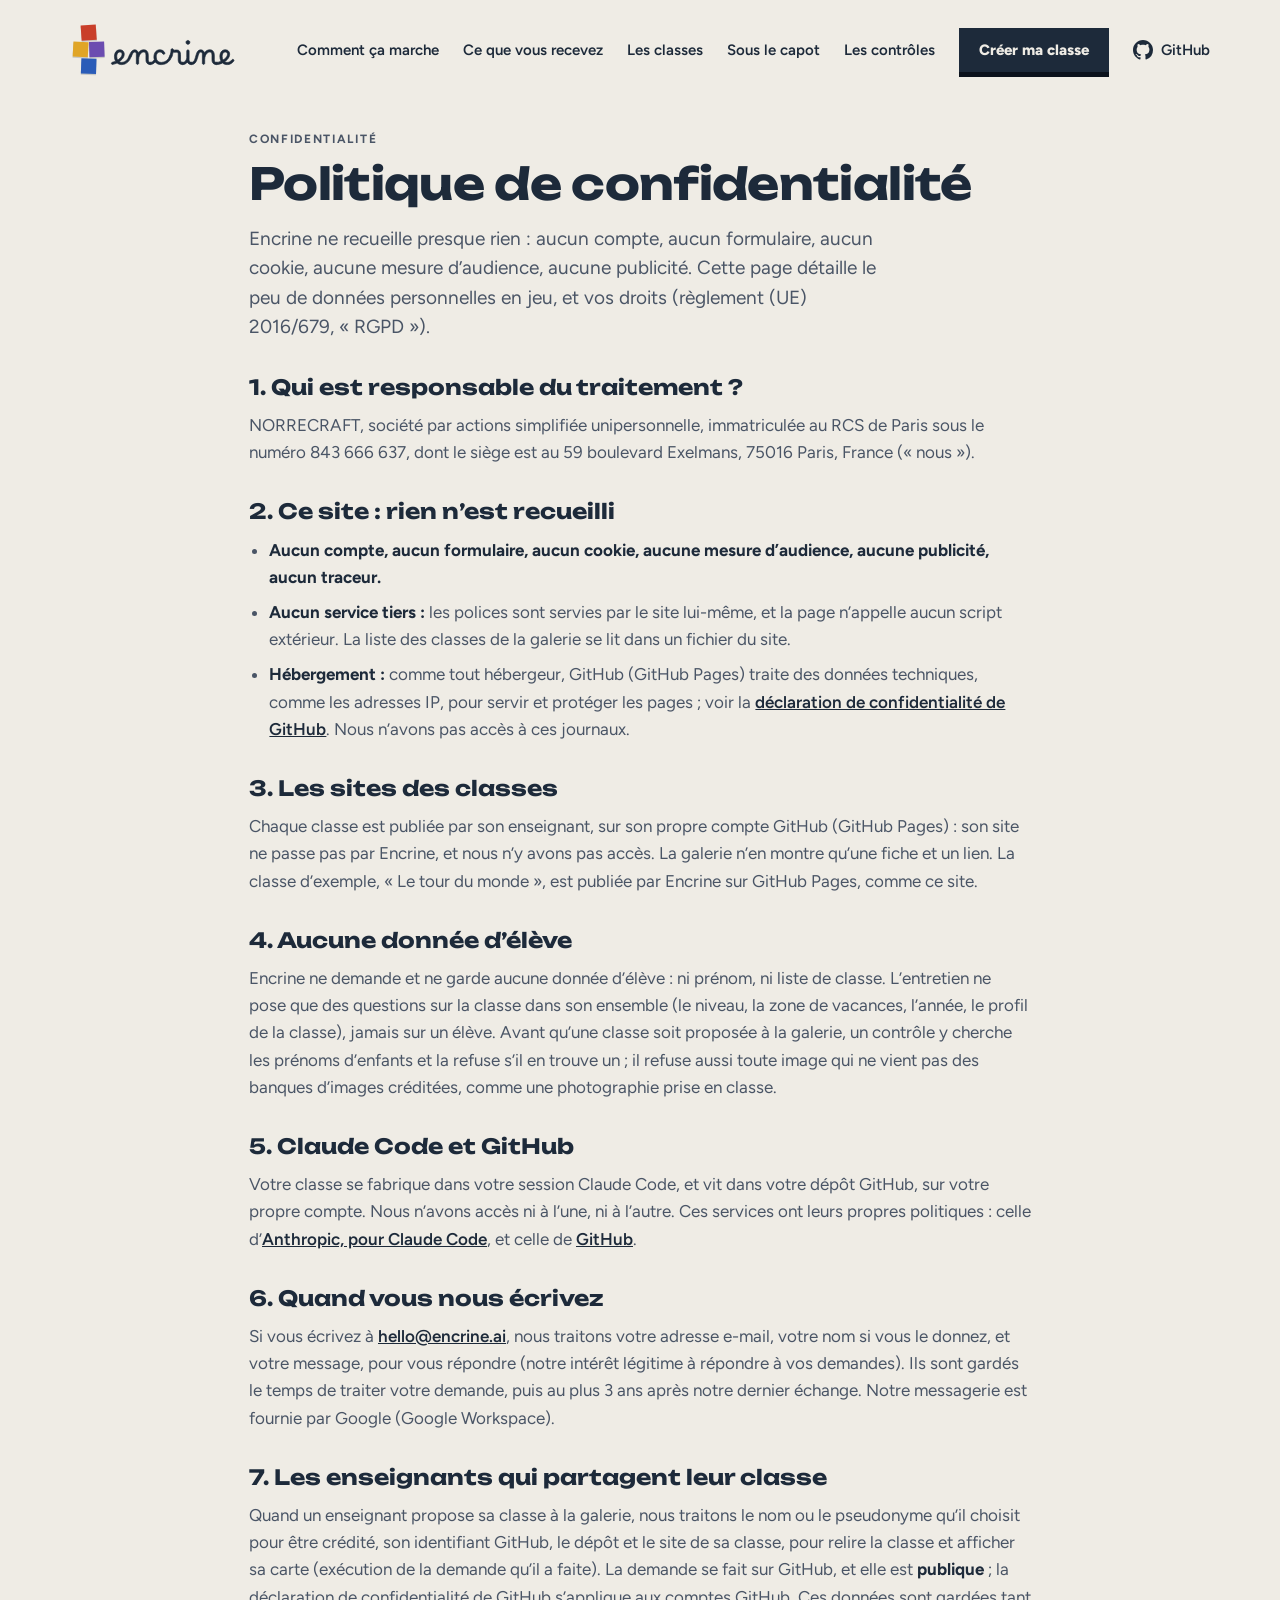
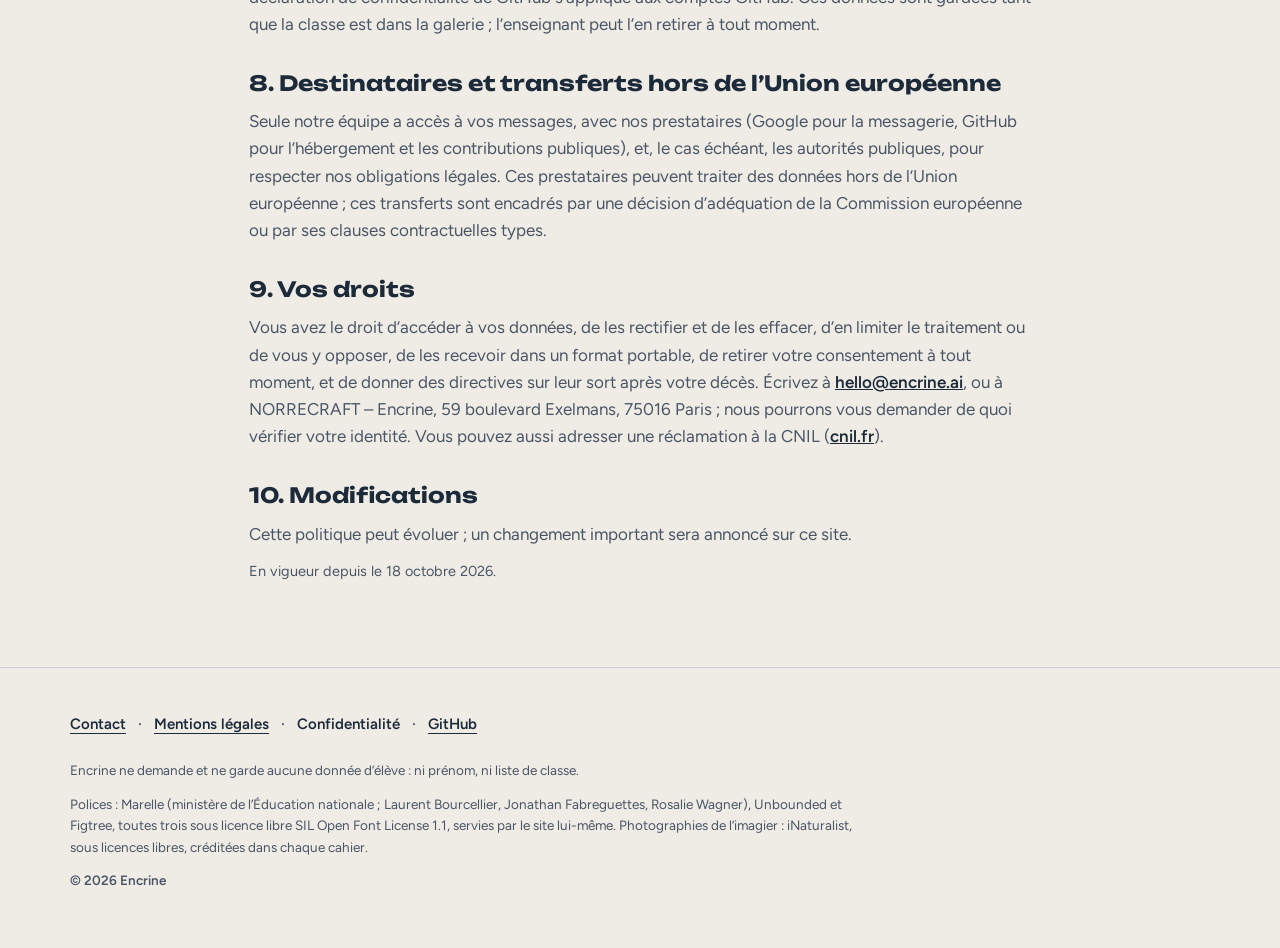
==== confidentialite/index.html @ 0cd06d50 "Contact, mentions légales, confidentialité ; GitHub dans l'en-tête et le pied - En-tête : lien « Git" ====
<!doctype html>
<html lang="fr">
<head>
<meta charset="utf-8">
<meta name="viewport" content="width=device-width, initial-scale=1, viewport-fit=cover">
<title>Confidentialité — Encrine</title>
<meta name="description" content="Politique de confidentialité d’Encrine : aucun compte, aucun cookie, aucune donnée d’élève ; vos droits.">
<link rel="icon" href="../assets/icone-onglet.svg" type="image/svg+xml">
<link rel="apple-touch-icon" href="../assets/icone-encrine.svg">
<link rel="stylesheet" href="../styles.css">
</head>
<body>

<header class="entete">
  <div class="cadre">
    <a class="marque" href="../" aria-label="Encrine, accueil">
      <img class="clair" src="../assets/logo-encrine.svg" alt="encrine" width="661" height="221">
      <img class="sombre" src="../assets/logo-encrine-craie.svg" alt="encrine" width="661" height="221">
    </a>
    <nav class="nav" aria-label="Menu principal">
      <a href="../#comment">Comment ça marche</a>
      <a href="../#recu">Ce que vous recevez</a>
      <a href="../#classes">Les classes</a>
      <a href="../#capot">Sous le capot</a>
      <a href="../#controles">Les contrôles</a>
      <a class="bouton bouton--principal bouton--petit" href="../#creer">Créer ma classe</a>
      <a class="nav__github" href="https://github.com/encrine-ai"><svg class="nav__icone" viewBox="0 0 16 16" width="20" height="20" aria-hidden="true" focusable="false"><path fill="currentColor" d="M8 0C3.58 0 0 3.58 0 8c0 3.54 2.29 6.53 5.47 7.59.4.07.55-.17.55-.38 0-.19-.01-.82-.01-1.49-2.01.37-2.53-.49-2.69-.94-.09-.23-.48-.94-.82-1.13-.28-.15-.68-.52-.01-.53.63-.01 1.08.58 1.23.82.72 1.21 1.87.87 2.33.66.07-.52.28-.87.51-1.07-1.78-.2-3.64-.89-3.64-3.95 0-.87.31-1.59.82-2.15-.08-.2-.36-1.02.08-2.12 0 0 .67-.21 2.2.82.64-.18 1.32-.27 2-.27.68 0 1.36.09 2 .27 1.53-1.04 2.2-.82 2.2-.82.44 1.1.16 1.92.08 2.12.51.56.82 1.27.82 2.15 0 3.07-1.87 3.75-3.65 3.95.29.25.54.73.54 1.48 0 1.07-.01 1.93-.01 2.2 0 .21.15.46.55.38A8.013 8.013 0 0016 8c0-4.42-3.58-8-8-8z"/></svg><span>GitHub</span></a>
    </nav>
  </div>
</header>

<main class="texte">
  <div class="cadre">
    <p class="surtitre">Confidentialité</p>
    <h1>Politique de confidentialité</h1>
    <p class="chapeau">Encrine ne recueille presque rien : aucun compte, aucun formulaire, aucun cookie, aucune mesure d’audience, aucune publicité. Cette page détaille le peu de données personnelles en jeu, et vos droits (règlement (UE) 2016/679, « RGPD »).</p>

    <section>
      <h2>1. Qui est responsable du traitement ?</h2>
      <p>NORRECRAFT, société par actions simplifiée unipersonnelle, immatriculée au RCS de Paris sous le numéro 843 666 637, dont le siège est au 59 boulevard Exelmans, 75016 Paris, France (« nous »).</p>
    </section>

    <section>
      <h2>2. Ce site : rien n’est recueilli</h2>
      <ul>
        <li><b>Aucun compte, aucun formulaire, aucun cookie, aucune mesure d’audience, aucune publicité, aucun traceur.</b></li>
        <li><b>Aucun service tiers :</b> les polices sont servies par le site lui-même, et la page n’appelle aucun script extérieur. La liste des classes de la galerie se lit dans un fichier du site.</li>
        <li><b>Hébergement :</b> comme tout hébergeur, GitHub (GitHub Pages) traite des données techniques, comme les adresses IP, pour servir et protéger les pages ; voir la <a href="https://docs.github.com/site-policy/privacy-policies/github-general-privacy-statement">déclaration de confidentialité de GitHub</a>. Nous n’avons pas accès à ces journaux.</li>
      </ul>
    </section>

    <section>
      <h2>3. Les sites des classes</h2>
      <p>Chaque classe est publiée par son enseignant, sur son propre compte GitHub (GitHub Pages) : son site ne passe pas par Encrine, et nous n’y avons pas accès. La galerie n’en montre qu’une fiche et un lien. La classe d’exemple, « Le tour du monde », est publiée par Encrine sur GitHub Pages, comme ce site.</p>
    </section>

    <section>
      <h2>4. Aucune donnée d’élève</h2>
      <p>Encrine ne demande et ne garde aucune donnée d’élève : ni prénom, ni liste de classe. L’entretien ne pose que des questions sur la classe dans son ensemble (le niveau, la zone de vacances, l’année, le profil de la classe), jamais sur un élève. Avant qu’une classe soit proposée à la galerie, un contrôle y cherche les prénoms d’enfants et la refuse s’il en trouve un ; il refuse aussi toute image qui ne vient pas des banques d’images créditées, comme une photographie prise en classe.</p>
    </section>

    <section>
      <h2>5. Claude Code et GitHub</h2>
      <p>Votre classe se fabrique dans votre session Claude Code, et vit dans votre dépôt GitHub, sur votre propre compte. Nous n’avons accès ni à l’une, ni à l’autre. Ces services ont leurs propres politiques : celle d’<a href="https://www.anthropic.com/legal/privacy">Anthropic, pour Claude Code</a>, et celle de <a href="https://docs.github.com/site-policy/privacy-policies/github-general-privacy-statement">GitHub</a>.</p>
    </section>

    <section>
      <h2>6. Quand vous nous écrivez</h2>
      <p>Si vous écrivez à <a href="mailto:hello@encrine.ai">hello@encrine.ai</a>, nous traitons votre adresse e-mail, votre nom si vous le donnez, et votre message, pour vous répondre (notre intérêt légitime à répondre à vos demandes). Ils sont gardés le temps de traiter votre demande, puis au plus 3 ans après notre dernier échange. Notre messagerie est fournie par Google (Google Workspace).</p>
    </section>

    <section>
      <h2>7. Les enseignants qui partagent leur classe</h2>
      <p>Quand un enseignant propose sa classe à la galerie, nous traitons le nom ou le pseudonyme qu’il choisit pour être crédité, son identifiant GitHub, le dépôt et le site de sa classe, pour relire la classe et afficher sa carte (exécution de la demande qu’il a faite). La demande se fait sur GitHub, et elle est <b>publique</b> ; la déclaration de confidentialité de GitHub s’applique aux comptes GitHub. Ces données sont gardées tant que la classe est dans la galerie ; l’enseignant peut l’en retirer à tout moment.</p>
    </section>

    <section>
      <h2>8. Destinataires et transferts hors de l’Union européenne</h2>
      <p>Seule notre équipe a accès à vos messages, avec nos prestataires (Google pour la messagerie, GitHub pour l’hébergement et les contributions publiques), et, le cas échéant, les autorités publiques, pour respecter nos obligations légales. Ces prestataires peuvent traiter des données hors de l’Union européenne ; ces transferts sont encadrés par une décision d’adéquation de la Commission européenne ou par ses clauses contractuelles types.</p>
    </section>

    <section>
      <h2>9. Vos droits</h2>
      <p>Vous avez le droit d’accéder à vos données, de les rectifier et de les effacer, d’en limiter le traitement ou de vous y opposer, de les recevoir dans un format portable, de retirer votre consentement à tout moment, et de donner des directives sur leur sort après votre décès. Écrivez à <a href="mailto:hello@encrine.ai">hello@encrine.ai</a>, ou à NORRECRAFT – Encrine, 59 boulevard Exelmans, 75016 Paris ; nous pourrons vous demander de quoi vérifier votre identité. Vous pouvez aussi adresser une réclamation à la CNIL (<a href="https://www.cnil.fr/">cnil.fr</a>).</p>
    </section>

    <section>
      <h2>10. Modifications</h2>
      <p>Cette politique peut évoluer ; un changement important sera annoncé sur ce site.</p>
      <p class="texte__date">En vigueur depuis le 18 octobre 2026.</p>
    </section>
  </div>
</main>

<footer class="pied">
  <div class="cadre">
    <nav class="pied__liens" aria-label="Informations">
      <ul>
        <li><a href="../contact/">Contact</a></li>
        <li><a href="../mentions-legales/">Mentions légales</a></li>
        <li><a href="../confidentialite/" aria-current="page">Confidentialité</a></li>
        <li><a href="https://github.com/encrine-ai">GitHub</a></li>
      </ul>
    </nav>
    <p>Encrine ne demande et ne garde aucune donnée d’élève : ni prénom, ni liste de classe.</p>
    <p>Polices : Marelle (ministère de l’Éducation nationale ; Laurent Bourcellier, Jonathan Fabreguettes, Rosalie Wagner), Unbounded et Figtree, toutes trois sous licence libre SIL Open Font License 1.1, servies par le site lui-même. Photographies de l’imagier : iNaturalist, sous licences libres, créditées dans chaque cahier.</p>
    <p class="pied__copyright">© 2026 Encrine</p>
  </div>
</footer>
</body>
</html>
---- styles.css ----
/* Encrine — page d'accueil.
 * Les valeurs viennent du design system « Le parcours » (tokens.json) :
 * fond craie, cartes feuille, encre ardoise ; les huit couleurs de case
 * ne servent qu'aux cases. Mise en page : une colonne de texte, le
 * parcours de cases à droite ; sur téléphone, tout s'empile.
 */
/* Unbounded et Figtree : les fichiers de Google Fonts (latin, latin étendu), servis par le site. */
@font-face {
  font-family: "Figtree";
  font-style: normal;
  font-weight: 400 800;
  font-display: swap;
  src: url(fonts/figtree-latin-ext.woff2) format("woff2");
  unicode-range: U+0100-02BA, U+02BD-02C5, U+02C7-02CC, U+02CE-02D7, U+02DD-02FF, U+0304, U+0308, U+0329, U+1D00-1DBF, U+1E00-1E9F, U+1EF2-1EFF, U+2020, U+20A0-20AB, U+20AD-20C4, U+2113, U+2C60-2C7F, U+A720-A7FF;
}
@font-face {
  font-family: "Figtree";
  font-style: normal;
  font-weight: 400 800;
  font-display: swap;
  src: url(fonts/figtree-latin.woff2) format("woff2");
  unicode-range: U+0000-00FF, U+0131, U+0152-0153, U+02BB-02BC, U+02C6, U+02DA, U+02DC, U+0304, U+0308, U+0329, U+2000-206F, U+20AC, U+2122, U+2191, U+2193, U+2212, U+2215, U+FEFF, U+FFFD;
}
@font-face {
  font-family: "Unbounded";
  font-style: normal;
  font-weight: 600 900;
  font-display: swap;
  src: url(fonts/unbounded-latin-ext.woff2) format("woff2");
  unicode-range: U+0100-02BA, U+02BD-02C5, U+02C7-02CC, U+02CE-02D7, U+02DD-02FF, U+0304, U+0308, U+0329, U+1D00-1DBF, U+1E00-1E9F, U+1EF2-1EFF, U+2020, U+20A0-20AB, U+20AD-20C4, U+2113, U+2C60-2C7F, U+A720-A7FF;
}
@font-face {
  font-family: "Unbounded";
  font-style: normal;
  font-weight: 600 900;
  font-display: swap;
  src: url(fonts/unbounded-latin.woff2) format("woff2");
  unicode-range: U+0000-00FF, U+0131, U+0152-0153, U+02BB-02BC, U+02C6, U+02DA, U+02DC, U+0304, U+0308, U+0329, U+2000-206F, U+20AC, U+2122, U+2191, U+2193, U+2212, U+2215, U+FEFF, U+FFFD;
}
@font-face {
  font-family: "Marelle";
  src: url("fonts/marelle.woff2") format("woff2");
  font-display: swap;
}

:root {
  --craie: #efece5;
  --feuille: #ffffff;
  --ardoise: #1d2a3a;
  --ardoise-douce: #4a5566;
  --trait: #c9ced6;
  --trait-fort: #7d8796;
  --case-rouge: #c93f2a;
  --case-ocre: #e0a526;
  --case-vert: #2b8246;
  --case-turquoise: #12a0a8;
  --case-bleu: #2a5cb8;
  --case-violet: #6b4cb0;
  --case-rose: #e86f8e;
  --case-ciel: #9fcbe9;
  --sur-case-clair: #ffffff;
  --sur-case-sombre: #1d2a3a;
  --case-encre: #1d2a3a;           /* la case 8, à l'ardoise dans les deux thèmes */
  --ombre-case: 0 6px 0 rgba(29, 42, 58, 0.18);
  --ombre-bouton: 0 5px 0 #0b121c;
  --ombre-svg: rgba(29, 42, 58, 0.18);

  --font-titre: "Unbounded", "Arial Black", system-ui, sans-serif;
  --font-cursive: "Marelle", "Segoe Script", cursive;
  --font-texte: "Figtree", "Segoe UI", system-ui, sans-serif;

  --pas-2: 8px; --pas-3: 12px; --pas-4: 16px; --pas-5: 24px; --pas-6: 32px; --pas-7: 48px; --pas-8: 72px;
  --angle-carte: 18px;
  --angle-pastille: 999px;
  --largeur: 1180px;
}

@media (prefers-color-scheme: dark) {
  :root:not([data-theme="light"]) {
    --craie: #141c27; --feuille: #1d2a3a; --ardoise: #efece5; --ardoise-douce: #b9c1cc;
    --trait: #3a4a5e; --trait-fort: #8a95a5;
    --case-encre: #2e3e54;
    --ombre-case: 0 6px 0 rgba(0, 0, 0, 0.45);
    --ombre-bouton: 0 5px 0 #8a95a5;
    --ombre-svg: rgba(0, 0, 0, 0.45);
    color-scheme: dark;
  }
}
:root[data-theme="dark"] {
  --craie: #141c27; --feuille: #1d2a3a; --ardoise: #efece5; --ardoise-douce: #b9c1cc;
  --trait: #3a4a5e; --trait-fort: #8a95a5;
  --case-encre: #2e3e54;
  --ombre-case: 0 6px 0 rgba(0, 0, 0, 0.45);
  --ombre-bouton: 0 5px 0 #8a95a5;
  --ombre-svg: rgba(0, 0, 0, 0.45);
  color-scheme: dark;
}

* { box-sizing: border-box; }
html { scroll-behavior: smooth; }
@media (prefers-reduced-motion: reduce) { html { scroll-behavior: auto; } }
body {
  margin: 0;
  background: var(--craie);
  color: var(--ardoise);
  font: 400 17px/1.6 var(--font-texte);
}
img { max-width: 100%; height: auto; }
a { color: inherit; }
.insecable { white-space: nowrap; }
:focus-visible { outline: 3px solid var(--case-bleu); outline-offset: 3px; }

.cadre {
  max-width: var(--largeur);
  margin: 0 auto;
  padding-left: max(20px, env(safe-area-inset-left, 0px));
  padding-right: max(20px, env(safe-area-inset-right, 0px));
}

/* ——— En-tête ——— */
.entete .cadre { display: flex; align-items: center; justify-content: space-between; gap: var(--pas-5); padding-block: 22px; }
.marque { display: inline-flex; line-height: 0; }
.marque img { height: 56px; width: auto; }
.marque .sombre { display: none; }
@media (prefers-color-scheme: dark) { :root:not([data-theme="light"]) .marque .clair { display: none; } :root:not([data-theme="light"]) .marque .sombre { display: inline; } }
:root[data-theme="dark"] .marque .clair { display: none; }
:root[data-theme="dark"] .marque .sombre { display: inline; }
.nav { display: flex; align-items: center; gap: var(--pas-5); font-weight: 600; font-size: 15px; }
.nav a { text-decoration: none; }
.nav a:hover { text-decoration: underline; text-underline-offset: 4px; }
.nav__github { display: inline-flex; align-items: center; gap: 8px; min-height: 44px; white-space: nowrap; }
.nav__icone { flex: none; }

/* ——— Boutons : des cases ——— */
.bouton {
  display: inline-flex; align-items: center; justify-content: center;
  min-height: 54px; padding: 0 var(--pas-5);
  font: 800 16px/1.2 var(--font-texte);
  color: var(--ardoise); background: transparent;
  border: 2px solid var(--ardoise); border-radius: 0;
  text-decoration: none; cursor: pointer;
}
.bouton--principal { background: var(--ardoise); color: var(--craie); box-shadow: var(--ombre-bouton); }
.bouton--principal:active { transform: translateY(4px); box-shadow: none; }
.bouton--petit { min-height: 44px; padding: 0 18px; font-size: 15px; }
.boutons { display: flex; flex-wrap: wrap; gap: var(--pas-3); }

/* ——— Héros ——— */
.heros .cadre { display: grid; grid-template-columns: minmax(0, 1fr) minmax(0, 440px); gap: var(--pas-6); align-items: center; padding-block: 24px 64px; }
.heros__texte { min-width: 0; }
.surtitre { margin: 0 0 var(--pas-4); font: 700 12px/1.3 var(--font-texte); letter-spacing: 0.14em; text-transform: uppercase; color: var(--ardoise-douce); }
h1, h2, h3 { font-family: var(--font-titre); text-wrap: balance; margin: 0; }
h1 { font-size: clamp(36px, 5.2vw, 60px); line-height: 1.04; font-weight: 700; letter-spacing: -0.02em; }
.chapeau { margin: var(--pas-5) 0 var(--pas-6); font-size: 19px; line-height: 1.55; color: var(--ardoise-douce); max-width: 34em; }
.chiffres { display: grid; grid-template-columns: repeat(3, minmax(0, 1fr)); gap: var(--pas-5); margin-top: var(--pas-7); padding-top: var(--pas-4); border-top: 2px solid var(--ardoise); max-width: 640px; }
.chiffres b { display: block; font: 900 clamp(30px, 3.4vw, 40px)/1 var(--font-titre); font-variant-numeric: tabular-nums; }
.chiffres--faits b { font-size: clamp(18px, 1.8vw, 22px); line-height: 1.15; }
.chiffres small { display: block; margin-top: 6px; font-size: 13px; line-height: 1.45; color: var(--ardoise-douce); }
.parcours-heros { width: 100%; max-width: 440px; justify-self: center; }
.parcours-heros svg { display: block; width: 100%; height: auto; overflow: visible; }

/* Les cases du dessin, par rôle */
.c-bleu { fill: var(--case-bleu); } .c-rose { fill: var(--case-rose); } .c-vert { fill: var(--case-vert); }
.c-ocre { fill: var(--case-ocre); } .c-violet { fill: var(--case-violet); } .c-turquoise { fill: var(--case-turquoise); }
.c-rouge { fill: var(--case-rouge); } .c-encre { fill: var(--case-encre); } .c-ciel { fill: var(--case-ciel); }
.t-clair { fill: var(--sur-case-clair); } .t-sombre { fill: var(--sur-case-sombre); }
.t-chiffre { font: 800 74px var(--font-titre); }
.t-etiquette { font: 400 21px var(--font-cursive); }
.t-etiquette--long { font-size: 16px; }
.t-pret { font: 400 62px var(--font-cursive); }
.ombre-svg { fill: var(--ombre-svg); }
.pointille { fill: none; stroke: var(--ardoise); stroke-width: 2.5; stroke-dasharray: 2 10; stroke-linecap: round; opacity: 0.5; }

/* ——— Sections ——— */
.section { padding-block: 72px; }
.section--feuille { background: var(--feuille); }
.section h2 { font-size: clamp(28px, 3.6vw, 40px); line-height: 1.1; font-weight: 700; letter-spacing: -0.015em; max-width: 22em; }
.section .intro { margin: var(--pas-4) 0 0; color: var(--ardoise-douce); max-width: 40em; }

/* Comment ça marche : quatre cases */
.etapes { list-style: none; margin: var(--pas-7) 0 0; padding: 0; display: grid; grid-template-columns: repeat(4, minmax(0, 1fr)); gap: var(--pas-5); }
.etape { min-width: 0; }
.case {
  display: flex; flex-direction: column; justify-content: space-between;
  width: 112px; height: 112px; padding: 10px 12px;
  box-shadow: var(--ombre-case); color: var(--sur-case-clair);
}
.case--sombre { color: var(--sur-case-sombre); }
.case__etiquette { font: 400 17px/1.1 var(--font-cursive); white-space: nowrap; }
.case__chiffre { font: 900 42px/1 var(--font-titre); }
.etape:nth-child(1) .case { background: var(--case-bleu); transform: rotate(-2deg); }
.etape:nth-child(2) .case { background: var(--case-rose); transform: rotate(1.5deg); }
.etape:nth-child(3) .case { background: var(--case-vert); transform: rotate(-1deg); }
.etape:nth-child(4) .case { background: var(--case-ocre); transform: rotate(2deg); }
.etape h3 { margin-top: var(--pas-5); font-size: 19px; line-height: 1.25; font-weight: 700; }
.etape p { margin: var(--pas-2) 0 0; font-size: 15.5px; color: var(--ardoise-douce); }
.etape code { font: 600 14px/1 ui-monospace, "SFMono-Regular", Menlo, monospace; background: var(--craie); padding: 2px 6px; border-radius: 4px; color: var(--ardoise); }
.section--feuille .etape code { background: var(--craie); }
.note { margin: var(--pas-6) 0 0; padding: var(--pas-4) var(--pas-5); border-left: 0; background: var(--craie); border-radius: var(--angle-carte); font-size: 15px; color: var(--ardoise-douce); max-width: 46em; }
.note strong { color: var(--ardoise); }

/* Les classes partagées : chaque carte porte les couleurs de son thème */
.classes { display: grid; grid-template-columns: repeat(auto-fill, minmax(min(100%, 340px), 1fr)); gap: var(--pas-5); margin-top: var(--pas-6); }
.classe { background: var(--feuille); border-radius: var(--angle-carte); padding: var(--pas-5); min-width: 0; display: grid; grid-template-columns: minmax(0, 1fr); gap: var(--pas-3); align-content: start; }
.frise { display: flex; gap: 6px; }
.frise span { display: block; height: 30px; }
.frise-legende { display: flex; gap: 6px; margin-top: -4px; font-size: 12.5px; color: var(--ardoise-douce); }
.frise-legende span { min-width: 0; overflow: hidden; text-overflow: ellipsis; white-space: nowrap; }
.classe__titre { margin-top: var(--pas-2); font-size: 20px; line-height: 1.25; font-weight: 700; }
.classe__sous { margin: 0; font-size: 14.5px; color: var(--ardoise-douce); }
.classe__faits { list-style: none; margin: 0; padding: 0; display: flex; flex-wrap: wrap; gap: 6px; }
.classe__faits li { padding: 3px 10px; border-radius: var(--angle-pastille); border: 1.5px solid var(--trait); font-size: 13px; font-weight: 600; }
.classe__faits li::before { content: "✓ "; color: var(--case-vert); font-weight: 800; }
.classe__meta { margin: 0; font-size: 13px; color: var(--ardoise-douce); }
.classes__attente { color: var(--ardoise-douce); }
.classes__signaler { margin: var(--pas-5) 0 0; font-size: 14.5px; color: var(--ardoise-douce); }
.classes__signaler a { color: var(--ardoise); font-weight: 700; }

/* La boucle */
.boucle { list-style: none; padding: 0; margin: var(--pas-7) 0 0; display: grid; grid-template-columns: repeat(3, minmax(0, 1fr)); gap: var(--pas-5); position: relative; }
.boucle li { background: var(--craie); border-radius: var(--angle-carte); padding: var(--pas-5); min-width: 0; position: relative; }
.boucle li::before { content: ""; display: block; width: 28px; height: 28px; margin-bottom: var(--pas-4); box-shadow: var(--ombre-case); }
.boucle li:nth-child(1)::before { background: var(--case-violet); transform: rotate(-3deg); }
.boucle li:nth-child(2)::before { background: var(--case-turquoise); transform: rotate(2deg); }
.boucle li:nth-child(3)::before { background: var(--case-rouge); transform: rotate(-1.5deg); }
.boucle h3 { font-size: 18px; line-height: 1.25; font-weight: 700; }
.boucle p { margin: var(--pas-2) 0 0; font-size: 15.5px; color: var(--ardoise-douce); }

/* Aujourd'hui */
.etat { margin-top: var(--pas-6); display: grid; gap: var(--pas-3); max-width: 760px; }
.etat div { display: grid; grid-template-columns: 170px minmax(0, 1fr); gap: var(--pas-4); align-items: baseline; padding: var(--pas-4) 0; border-bottom: 1px solid var(--trait); }
.etat dt, .etat .niveau { font: 700 16px/1.3 var(--font-titre); }
.etat p { margin: 0; color: var(--ardoise-douce); }
.etiquette-etat { display: inline-block; margin-right: 8px; padding: 2px 10px; border-radius: var(--angle-pastille); font: 700 12.5px/1.6 var(--font-texte); }
.etiquette-etat--pret { background: var(--case-vert); color: var(--sur-case-clair); }
.etiquette-etat--bientot { background: var(--case-ocre); color: var(--sur-case-sombre); }
.etiquette-etat--plus-tard { border: 1.5px solid var(--trait-fort); color: var(--ardoise); }

/* Appel final */
.appel { text-align: left; }
.appel .cadre { display: flex; flex-wrap: wrap; align-items: center; justify-content: space-between; gap: var(--pas-5); }
.appel h2 { max-width: 16em; }

/* Pied */
.pied { padding-block: 40px 56px; border-top: 1px solid var(--trait); font-size: 13.5px; color: var(--ardoise-douce); }
.pied .cadre { display: grid; gap: var(--pas-3); }
.pied p { margin: 0; max-width: 60em; }
.pied__liens ul { list-style: none; margin: 0 0 var(--pas-2); padding: 0; display: flex; flex-wrap: wrap; align-items: center; gap: 4px 0; font-size: 15px; font-weight: 600; color: var(--ardoise); }
.pied__liens li { display: inline-flex; align-items: center; }
.pied__liens li + li::before { content: "·"; padding: 0 12px; color: var(--ardoise-douce); }
.pied__liens a { display: inline-flex; align-items: center; min-height: 32px; text-underline-offset: 4px; }
.pied__liens a[aria-current] { text-decoration: none; }
.pied__copyright { font-weight: 600; }

/* ——— Les pages de texte : contact, mentions légales, confidentialité ——— */
.texte { padding-block: 32px 72px; }
.texte .cadre { max-width: calc(46em + 40px); }
.texte h1 { font-size: clamp(30px, 5vw, 44px); line-height: 1.1; font-weight: 700; letter-spacing: -0.015em; margin: 0 0 var(--pas-4); overflow-wrap: anywhere; }
.texte .chapeau { margin: 0 0 var(--pas-6); font-size: 19px; color: var(--ardoise-douce); }
.texte section { margin-top: var(--pas-6); }
.texte h2 { font-size: 21px; line-height: 1.25; font-weight: 700; margin: 0 0 var(--pas-3); }
.texte p, .texte li { color: var(--ardoise-douce); }
.texte p { margin: 0 0 var(--pas-3); }
.texte ul { margin: 0 0 var(--pas-3); padding-left: 1.2em; display: grid; gap: var(--pas-2); }
.texte b, .texte strong, .texte a:not(.bouton) { color: var(--ardoise); }
.texte a:not(.bouton) { font-weight: 600; overflow-wrap: anywhere; }
.texte code { font: 600 0.9em ui-monospace, "SFMono-Regular", Menlo, monospace; background: var(--feuille); padding: 1px 5px; border-radius: 4px; color: var(--ardoise); }
.texte__courriel { margin: 0 0 var(--pas-6); }
.texte__courriel .bouton { overflow-wrap: anywhere; }
.texte__cartes { display: grid; grid-template-columns: repeat(auto-fit, minmax(min(100%, 300px), 1fr)); gap: var(--pas-4); }
.texte__cartes section { margin: 0; background: var(--feuille); border-radius: var(--angle-carte); padding: var(--pas-5); min-width: 0; }
.texte__cartes section:first-child { box-shadow: inset 6px 0 0 var(--case-ocre); }
.texte__cartes h2 { font-size: 19px; }
.texte__cartes p:last-child { margin-bottom: 0; }
.texte__date { margin-top: var(--pas-6); font-size: 14.5px; }

/* ——— Sommaire ——— */
.sommaire { padding-block: 0 var(--pas-6); }
.sommaire__titre { margin: 0 0 var(--pas-3); font: 400 20px/1.1 var(--font-cursive); color: var(--ardoise-douce); }
.sommaire__liste { list-style: none; margin: 0; padding: 0; display: flex; flex-wrap: wrap; gap: var(--pas-2) var(--pas-3); }
.sommaire__liste a { display: inline-flex; align-items: center; gap: 10px; min-height: 44px; padding: 0 16px 0 12px; background: var(--feuille); border: 1.5px solid var(--trait); font-weight: 700; font-size: 15px; text-decoration: none; }
.sommaire__liste a:hover { border-color: var(--ardoise); }
.sommaire__case { width: 14px; height: 14px; flex: none; transform: rotate(-4deg); }
.sommaire__liste li:nth-child(even) .sommaire__case { transform: rotate(5deg); }
[id] { scroll-margin-top: 16px; }

/* ——— L'entretien ——— */
.entretien { margin-top: var(--pas-7); display: grid; grid-template-columns: minmax(0, 5fr) minmax(0, 7fr); gap: var(--pas-6); padding: var(--pas-6); background: var(--craie); border-radius: var(--angle-carte); }
.entretien__etiquette { display: inline-block; padding: 6px 14px 8px; background: var(--case-vert); color: var(--sur-case-clair); font: 400 19px/1 var(--font-cursive); transform: rotate(-2deg); box-shadow: var(--ombre-case); }
.entretien h3 { margin-top: var(--pas-5); font-size: 22px; line-height: 1.2; font-weight: 700; }
.entretien__tete p { margin: var(--pas-3) 0 0; font-size: 15.5px; color: var(--ardoise-douce); }
.entretien__liste { list-style: none; margin: 0; padding: 0; counter-reset: q; display: grid; gap: var(--pas-3); }
.entretien__liste li { counter-increment: q; display: grid; grid-template-columns: 34px minmax(0, 1fr); gap: var(--pas-3); align-items: baseline; font-size: 15.5px; color: var(--ardoise-douce); }
.entretien__liste li::before { content: counter(q); display: inline-flex; align-items: center; justify-content: center; width: 30px; height: 30px; background: var(--ardoise); color: var(--craie); font: 800 14px/1 var(--font-titre); transform: translateY(6px) rotate(-3deg); }
.entretien__liste li:nth-child(even)::before { transform: translateY(6px) rotate(3deg); }
.entretien__liste b { color: var(--ardoise); }

/* ——— Ce que vous recevez : neuf cases, leurs points toujours visibles ——— */
.fonctions { display: grid; grid-template-columns: repeat(3, minmax(0, 1fr)); gap: var(--pas-4); margin-top: var(--pas-7); align-items: stretch; }
.fonction { background: var(--feuille); border-radius: var(--angle-carte); padding: var(--pas-5); min-width: 0; }
.fonction__case { display: inline-flex; align-items: flex-end; justify-content: flex-start; width: 48px; height: 48px; padding: 0 0 4px 7px; color: var(--sur-case-clair); font: 900 24px/1 var(--font-titre); box-shadow: var(--ombre-case); transform: rotate(-3deg); }
.fonction:nth-child(even) .fonction__case { transform: rotate(2.5deg); }
.fonction__case.case--sombre-texte { color: var(--sur-case-sombre); }
.fonction__case.case--encre { background: var(--case-encre); }
.fonction h3 { margin-top: var(--pas-4); font-size: 18px; line-height: 1.25; font-weight: 700; }
.fonction__phrase { margin: var(--pas-2) 0 0; font-size: 15.5px; color: var(--ardoise-douce); }
.fonction ul { list-style: none; margin: var(--pas-4) 0 0; border-top: 1.5px dashed var(--trait); padding: var(--pas-3) 0 0; display: grid; gap: var(--pas-2); }
.fonction li { position: relative; padding-left: 20px; font-size: 15px; line-height: 1.5; color: var(--ardoise-douce); }
.fonction li::before { content: ""; position: absolute; left: 0; top: 0.55em; width: 8px; height: 8px; background: var(--ardoise); transform: rotate(-8deg); }
.fonction li strong { color: var(--ardoise); }
.renvoi { margin: var(--pas-3) 0 0; font-size: 13.5px; color: var(--ardoise-douce); }
.renvoi a { font-weight: 700; color: var(--ardoise); }
.cache { position: absolute; width: 1px; height: 1px; margin: -1px; padding: 0; overflow: hidden; clip: rect(0 0 0 0); white-space: nowrap; border: 0; }
.ancre { display: block; position: relative; top: -16px; }
.niveau-fiche { white-space: nowrap; padding: 1px 8px; border: 1.5px solid var(--trait-fort); border-radius: var(--angle-pastille); font-weight: 700; font-size: 13.5px; color: var(--ardoise); }

/* ——— Sous le capot ——— */
.mecanique { list-style: none; margin: var(--pas-6) 0 0; padding: 0; display: grid; grid-template-columns: repeat(3, minmax(0, 1fr)); gap: var(--pas-6); counter-reset: m; }
.mecanique li { position: relative; background: var(--craie); border-radius: var(--angle-carte); padding: var(--pas-5); min-width: 0; }
.mecanique__case { display: block; width: 24px; height: 24px; margin-bottom: var(--pas-3); box-shadow: var(--ombre-case); transform: rotate(-3deg); }
.mecanique li:nth-child(2) .mecanique__case { transform: rotate(3deg); }
.mecanique b { display: block; font: 700 17px/1.25 var(--font-titre); }
.mecanique small { display: block; margin-top: 6px; font-size: 14.5px; color: var(--ardoise-douce); }
.mecanique li:not(:last-child)::after { content: "→"; position: absolute; right: -16px; top: 50%; transform: translate(50%, -50%); font: 800 22px/1 var(--font-titre); color: var(--trait-fort); }
.note code { font: 600 13.5px/1 ui-monospace, "SFMono-Regular", Menlo, monospace; }
.skill__nom code { font: 500 12px/1.2 ui-monospace, "SFMono-Regular", Menlo, monospace; letter-spacing: 0.01em; }
.note code { background: var(--feuille); padding: 2px 6px; border-radius: 4px; color: var(--ardoise); }
.skills-groupe { margin-top: var(--pas-7); }
.skills-groupe__titre { display: flex; flex-wrap: wrap; align-items: baseline; gap: 14px 14px; font-size: 22px; line-height: 1.2; font-weight: 700; }
.skills-groupe__etiquette { font: 400 20px/1 var(--font-cursive); color: var(--ardoise-douce); }
.skills-groupe__intro { margin: var(--pas-3) 0 0; font-size: 15px; color: var(--ardoise-douce); max-width: 40em; }
.skills-groupe__intro a { font-weight: 700; color: var(--ardoise); }
.skills { display: grid; grid-template-columns: repeat(3, minmax(0, 1fr)); gap: var(--pas-4); margin-top: var(--pas-4); }
.skill { background: var(--craie); border-radius: var(--angle-carte); padding: var(--pas-5); min-width: 0; display: flex; flex-direction: column; }
.skill__nom { margin: 0; display: flex; align-items: center; gap: 8px; min-width: 0; color: var(--ardoise-douce); }
.skill__nom code { overflow-wrap: anywhere; }
.skill__case { width: 10px; height: 10px; flex: none; transform: rotate(-6deg); }
.skill h4 { margin: var(--pas-3) 0 0; font: 700 17px/1.25 var(--font-titre); text-wrap: balance; }
.skill > p:not(.skill__nom) { margin: var(--pas-2) 0 0; font-size: 15px; color: var(--ardoise-douce); }
.skill__dit { margin: auto 0 0; padding-top: 22px; }
.skill__dit { quotes: none; font-size: 15px; font-weight: 600; line-height: 1.45; }
.skill__dit span { display: block; margin-bottom: 4px; font: 400 17px/1 var(--font-cursive); color: var(--ardoise-douce); }
.skill__dit { position: relative; }
.skill__dit::before { content: ""; position: absolute; left: 0; right: 0; top: 8px; border-top: 1.5px dashed var(--trait); }
.skills.skills--petits { grid-template-columns: repeat(auto-fill, minmax(min(100%, 200px), 1fr)); gap: var(--pas-3); }
.skills--petits .skill { padding: var(--pas-4); }
.skills--petits .skill h4 { margin-top: var(--pas-2); font-size: 15px; }
.skills--petits .skill > p:not(.skill__nom) { margin-top: 4px; font-size: 14px; line-height: 1.45; }
.skills--petits .skill__dit { padding-top: 16px; font-size: 14px; }
.skills--petits .skill__dit span { font-size: 15px; }

/* ——— Les contrôles ——— */
.controles { display: grid; grid-template-columns: repeat(3, minmax(0, 1fr)); gap: var(--pas-4); margin-top: var(--pas-7); }
.controle { background: var(--feuille); border-radius: var(--angle-carte); padding: var(--pas-5); min-width: 0; }
.controle--large { grid-column: span 2; display: grid; grid-template-columns: minmax(0, 200px) minmax(0, 1fr); column-gap: var(--pas-5); align-content: start; }
.controle--large .controle__quand { grid-column: 1 / -1; }
.controle--large .controle__chiffre { grid-row: span 3; }
.controle__quand { display: inline-block; margin: 0 0 var(--pas-3); padding: 2px 10px; border-radius: var(--angle-pastille); background: var(--case-vert); color: var(--sur-case-clair); font: 700 12.5px/1.6 var(--font-texte); justify-self: start; }
.controle h3 { font-size: 18px; line-height: 1.25; font-weight: 700; }
.controle h3::before { content: "✓"; display: inline-block; margin-right: 8px; color: var(--case-vert); font-weight: 900; }
.controle p:not(.controle__quand) { margin: var(--pas-2) 0 0; font-size: 15px; color: var(--ardoise-douce); }
.controle__chiffre b { display: block; font: 900 64px/1 var(--font-titre); letter-spacing: -0.02em; font-variant-numeric: tabular-nums; }
.controle__chiffre small { display: block; margin-top: 8px; font-size: 13.5px; line-height: 1.4; color: var(--ardoise-douce); }
.controle--encre { grid-column: 1 / -1; background: var(--case-encre); color: #efece5; }
.controle--encre h3::before { color: var(--case-ocre); }
.controle--encre p:not(.controle__quand) { color: #c9ced6; max-width: 52em; }
.controle--encre .controle__quand { background: var(--case-ocre); color: var(--sur-case-sombre); }

/* ——— Téléphone ——— */
@media (max-width: 1100px) {
  .nav a:not(.bouton):not(.nav__github) { display: none; }
  .fonctions, .skills, .controles { grid-template-columns: repeat(2, minmax(0, 1fr)); }
  .controle--encre { grid-column: 1 / -1; }
}
@media (max-width: 960px) {
  .heros .cadre { grid-template-columns: 1fr; }
  .entretien { grid-template-columns: 1fr; gap: var(--pas-5); }
  .mecanique { grid-template-columns: 1fr; }
  .mecanique li:not(:last-child)::after { content: "↓"; right: auto; left: 50%; top: auto; bottom: -16px; transform: translate(-50%, 50%); }
  .parcours-heros { max-width: 360px; order: -1; }
  .etapes { grid-template-columns: repeat(2, minmax(0, 1fr)); row-gap: var(--pas-7); }
    .boucle { grid-template-columns: 1fr; }
}
@media (max-width: 640px) {
  body { font-size: 16px; }
  .nav a:not(.bouton):not(.nav__github) { display: none; }
  .marque img { height: 44px; }
  .nav { gap: var(--pas-4); }
  .section { padding-block: 52px; }
  .chiffres { grid-template-columns: 1fr; gap: var(--pas-4); }
  .etapes { grid-template-columns: 1fr; }
  .etat div { grid-template-columns: 1fr; gap: 4px; }
  .parcours-heros { max-width: 260px; }
  .cadre { padding-left: max(16px, env(safe-area-inset-left, 0px)); padding-right: max(16px, env(safe-area-inset-right, 0px)); }
  .fonctions, .skills, .controles { grid-template-columns: 1fr; }
  .controle--large, .controle--encre { grid-column: auto; grid-template-columns: 1fr; }
  .controle--large .controle__chiffre { grid-row: auto; margin-bottom: var(--pas-4); }
  .entretien { padding: var(--pas-5) var(--pas-4); }
  .sommaire__liste a { font-size: 14px; padding: 0 12px 0 10px; }
}

/* ——— Deux façons de commencer ——— */
.depart { display: grid; grid-template-columns: repeat(2, minmax(0, 1fr)); gap: var(--pas-4); margin-top: var(--pas-7); }
.depart__voie { background: var(--craie); border-radius: var(--angle-carte); padding: var(--pas-5); min-width: 0; }
.depart__etiquette { display: inline-block; padding: 5px 12px 7px; background: var(--case-bleu); color: var(--sur-case-clair); font: 400 18px/1 var(--font-cursive); transform: rotate(-2deg); box-shadow: var(--ombre-case); }
.depart__etiquette--galerie { background: var(--case-ocre); color: var(--sur-case-sombre); transform: rotate(1.5deg); }
.depart h3 { margin-top: var(--pas-4); font-size: 19px; line-height: 1.25; font-weight: 700; }
.depart p { margin: var(--pas-2) 0 0; font-size: 15.5px; color: var(--ardoise-douce); }
.depart a { font-weight: 700; color: var(--ardoise); }

/* ——— La galerie ——— */
.classes .classes__attente { grid-column: 1 / -1; margin: 0; }
.classe__badge { justify-self: start; margin: var(--pas-2) 0 -4px; padding: 2px 10px; border-radius: var(--angle-pastille); background: var(--case-ocre); color: var(--sur-case-sombre); font: 700 12.5px/1.6 var(--font-texte); }
.classe__accroche { margin: 0; font-size: 15px; color: var(--ardoise-douce); }
.classe__actions { margin-top: var(--pas-2); }

@media (max-width: 480px) {
  .entete .cadre { flex-wrap: wrap; row-gap: 12px; padding-block: 16px; }
  .entete .nav { flex: 1 0 100%; justify-content: space-between; }
}

/* ——— Le panneau « Créer votre classe » / « Partir de cette classe » ——— */
.partir { width: min(560px, calc(100vw - 32px)); max-height: calc(100dvh - 32px); padding: var(--pas-5); border: 0; border-radius: var(--angle-carte); background: var(--feuille); color: var(--ardoise); box-shadow: 0 10px 0 rgba(29, 42, 58, 0.25); }
.partir::backdrop { background: rgba(20, 28, 39, 0.55); }
.partir__tete { display: flex; align-items: flex-start; justify-content: space-between; gap: var(--pas-3); }
.partir h2 { font-size: 20px; line-height: 1.25; font-weight: 700; min-width: 0; overflow-wrap: anywhere; }
.partir__intro { margin: var(--pas-3) 0 0; font-size: 15.5px; color: var(--ardoise-douce); }
.partir [hidden] { display: none !important; }
.partir__fermer { flex: none; width: 44px; height: 44px; margin: -8px -8px 0 0; border: 0; background: transparent; color: var(--ardoise); font: 400 30px/1 var(--font-texte); cursor: pointer; }
.partir__etapes { list-style: none; margin: var(--pas-5) 0 0; padding: 0; counter-reset: pe; display: grid; gap: var(--pas-4); }
.partir__etapes li { counter-increment: pe; display: grid; grid-template-columns: 34px minmax(0, 1fr); column-gap: var(--pas-3); font-size: 15.5px; color: var(--ardoise-douce); }
.partir__etapes li::before { content: counter(pe); display: inline-flex; align-items: center; justify-content: center; width: 30px; height: 30px; background: var(--ardoise); color: var(--craie); font: 800 14px/1 var(--font-titre); transform: rotate(-3deg); }
.partir__etapes li:nth-child(even)::before { transform: rotate(3deg); }
.partir__etapes b, .partir__etapes a, .partir__etapes strong { color: var(--ardoise); }
.partir__etapes a { font-weight: 700; }
.partir__etapes code { font: 600 14px/1 ui-monospace, "SFMono-Regular", Menlo, monospace; background: var(--craie); padding: 2px 6px; border-radius: 4px; color: var(--ardoise); }
.partir__commande { display: flex; gap: var(--pas-2); margin-top: var(--pas-3); }
.partir__commande { flex-wrap: wrap; align-items: center; }
.partir__etapes .partir__commande code { flex: 1 1 220px; min-width: 0; display: block; padding: 12px; font-size: 14px; line-height: 1.4; overflow-wrap: anywhere; user-select: all; border: 1.5px solid var(--trait); }
.partir__note { margin: var(--pas-5) 0 0; padding-top: var(--pas-4); border-top: 1.5px dashed var(--trait); font-size: 14.5px; color: var(--ardoise-douce); }
@media (max-width: 640px) {
  .depart { grid-template-columns: 1fr; }
  .partir { padding: var(--pas-4); }
}
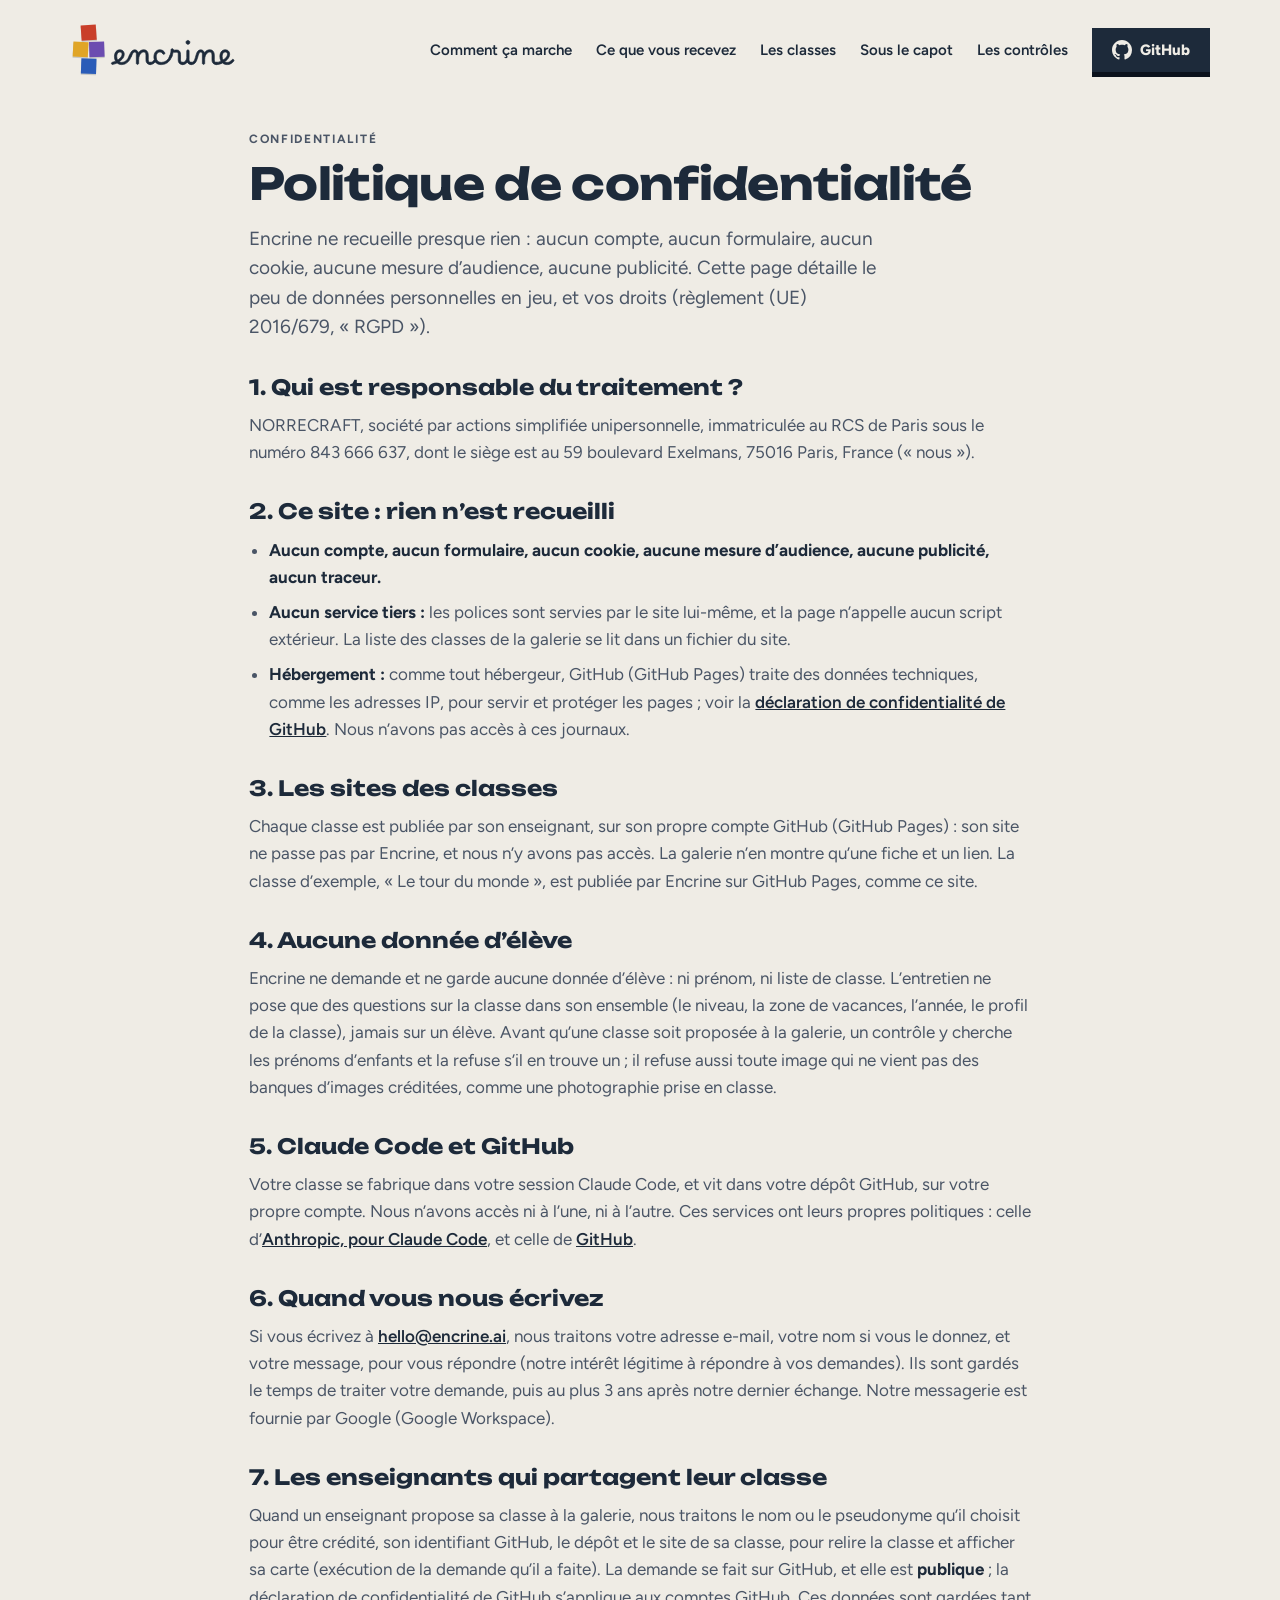
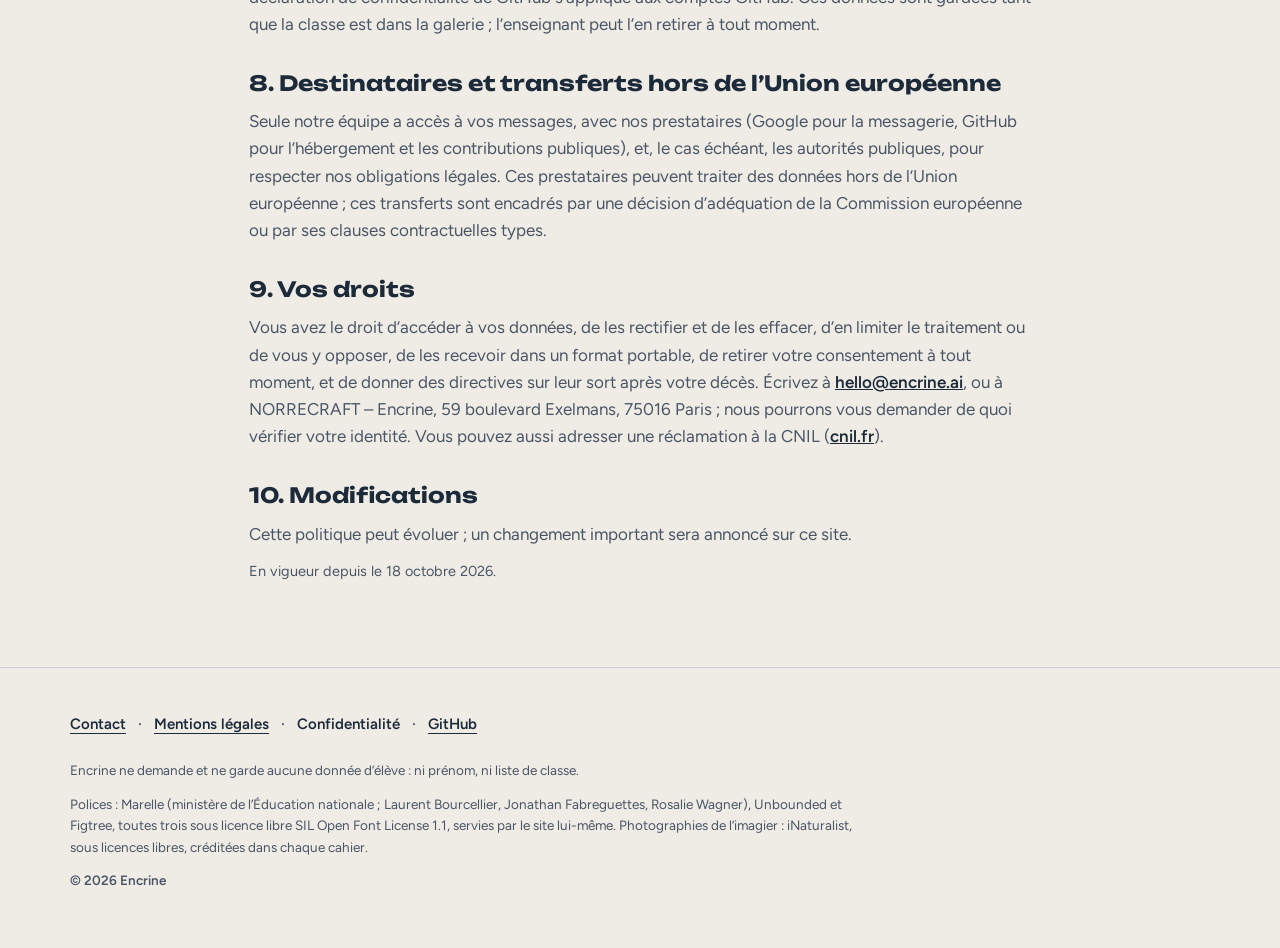
==== commit 29100171: "L'en-tête : GitHub en bouton, sans « Créer ma classe » L'en-tête n'est pas fixe : son bouton « Créer" ====
--- a/confidentialite/index.html
+++ b/confidentialite/index.html
@@ -23,8 +23,7 @@
       <a href="../#classes">Les classes</a>
       <a href="../#capot">Sous le capot</a>
       <a href="../#controles">Les contrôles</a>
-      <a class="bouton bouton--principal bouton--petit" href="../#creer">Créer ma classe</a>
-      <a class="nav__github" href="https://github.com/encrine-ai"><svg class="nav__icone" viewBox="0 0 16 16" width="20" height="20" aria-hidden="true" focusable="false"><path fill="currentColor" d="M8 0C3.58 0 0 3.58 0 8c0 3.54 2.29 6.53 5.47 7.59.4.07.55-.17.55-.38 0-.19-.01-.82-.01-1.49-2.01.37-2.53-.49-2.69-.94-.09-.23-.48-.94-.82-1.13-.28-.15-.68-.52-.01-.53.63-.01 1.08.58 1.23.82.72 1.21 1.87.87 2.33.66.07-.52.28-.87.51-1.07-1.78-.2-3.64-.89-3.64-3.95 0-.87.31-1.59.82-2.15-.08-.2-.36-1.02.08-2.12 0 0 .67-.21 2.2.82.64-.18 1.32-.27 2-.27.68 0 1.36.09 2 .27 1.53-1.04 2.2-.82 2.2-.82.44 1.1.16 1.92.08 2.12.51.56.82 1.27.82 2.15 0 3.07-1.87 3.75-3.65 3.95.29.25.54.73.54 1.48 0 1.07-.01 1.93-.01 2.2 0 .21.15.46.55.38A8.013 8.013 0 0016 8c0-4.42-3.58-8-8-8z"/></svg><span>GitHub</span></a>
+      <a class="bouton bouton--principal bouton--petit nav__github" href="https://github.com/encrine-ai"><svg class="nav__icone" viewBox="0 0 16 16" width="20" height="20" aria-hidden="true" focusable="false"><path fill="currentColor" d="M8 0C3.58 0 0 3.58 0 8c0 3.54 2.29 6.53 5.47 7.59.4.07.55-.17.55-.38 0-.19-.01-.82-.01-1.49-2.01.37-2.53-.49-2.69-.94-.09-.23-.48-.94-.82-1.13-.28-.15-.68-.52-.01-.53.63-.01 1.08.58 1.23.82.72 1.21 1.87.87 2.33.66.07-.52.28-.87.51-1.07-1.78-.2-3.64-.89-3.64-3.95 0-.87.31-1.59.82-2.15-.08-.2-.36-1.02.08-2.12 0 0 .67-.21 2.2.82.64-.18 1.32-.27 2-.27.68 0 1.36.09 2 .27 1.53-1.04 2.2-.82 2.2-.82.44 1.1.16 1.92.08 2.12.51.56.82 1.27.82 2.15 0 3.07-1.87 3.75-3.65 3.95.29.25.54.73.54 1.48 0 1.07-.01 1.93-.01 2.2 0 .21.15.46.55.38A8.013 8.013 0 0016 8c0-4.42-3.58-8-8-8z"/></svg><span>GitHub</span></a>
     </nav>
   </div>
 </header>
--- a/styles.css
+++ b/styles.css
@@ -129,6 +129,7 @@
 .nav a { text-decoration: none; }
 .nav a:hover { text-decoration: underline; text-underline-offset: 4px; }
 .nav__github { display: inline-flex; align-items: center; gap: 8px; min-height: 44px; white-space: nowrap; }
+.nav a.nav__github:hover { text-decoration: none; }
 .nav__icone { flex: none; }
 
 /* ——— Boutons : des cases ——— */
@@ -416,7 +417,7 @@
 
 @media (max-width: 480px) {
   .entete .cadre { flex-wrap: wrap; row-gap: 12px; padding-block: 16px; }
-  .entete .nav { flex: 1 0 100%; justify-content: space-between; }
+  .entete .nav { flex: 0 0 auto; margin-left: auto; }
 }
 
 /* ——— Le panneau « Créer votre classe » / « Partir de cette classe » ——— */
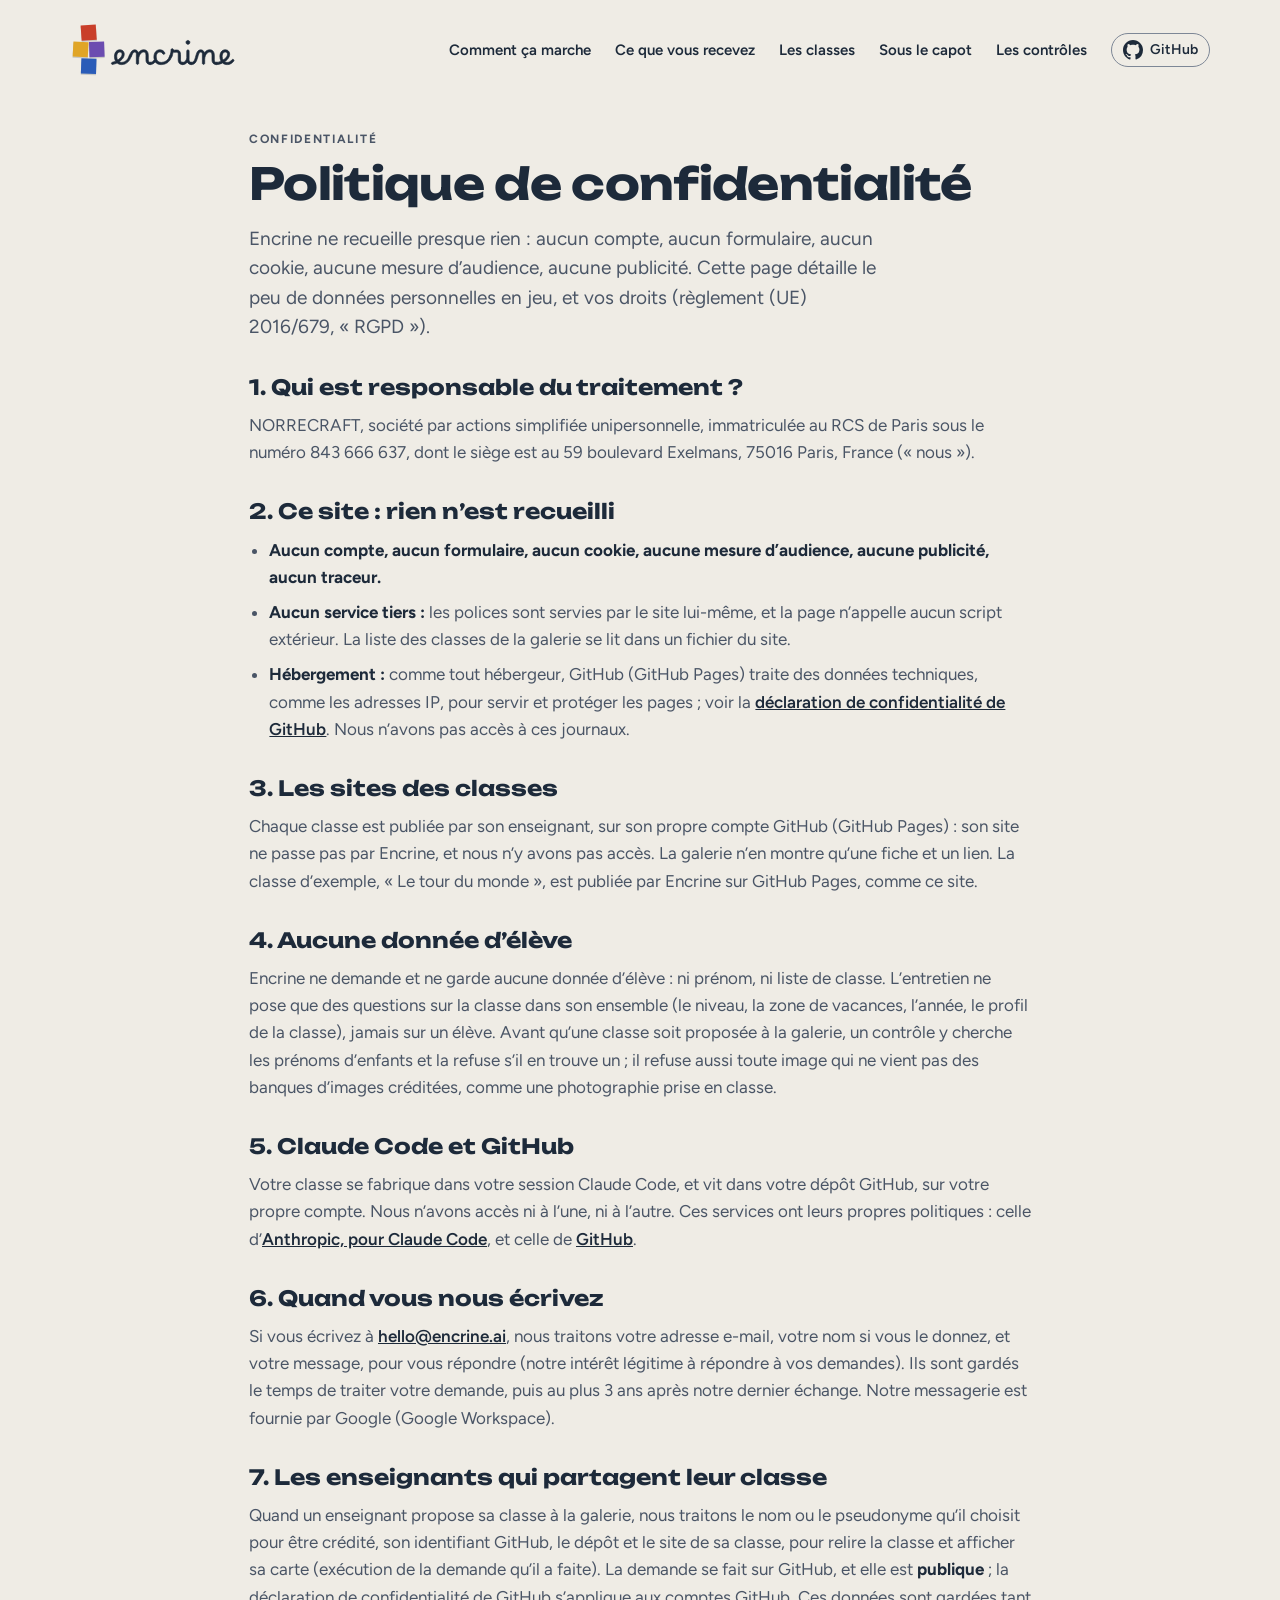
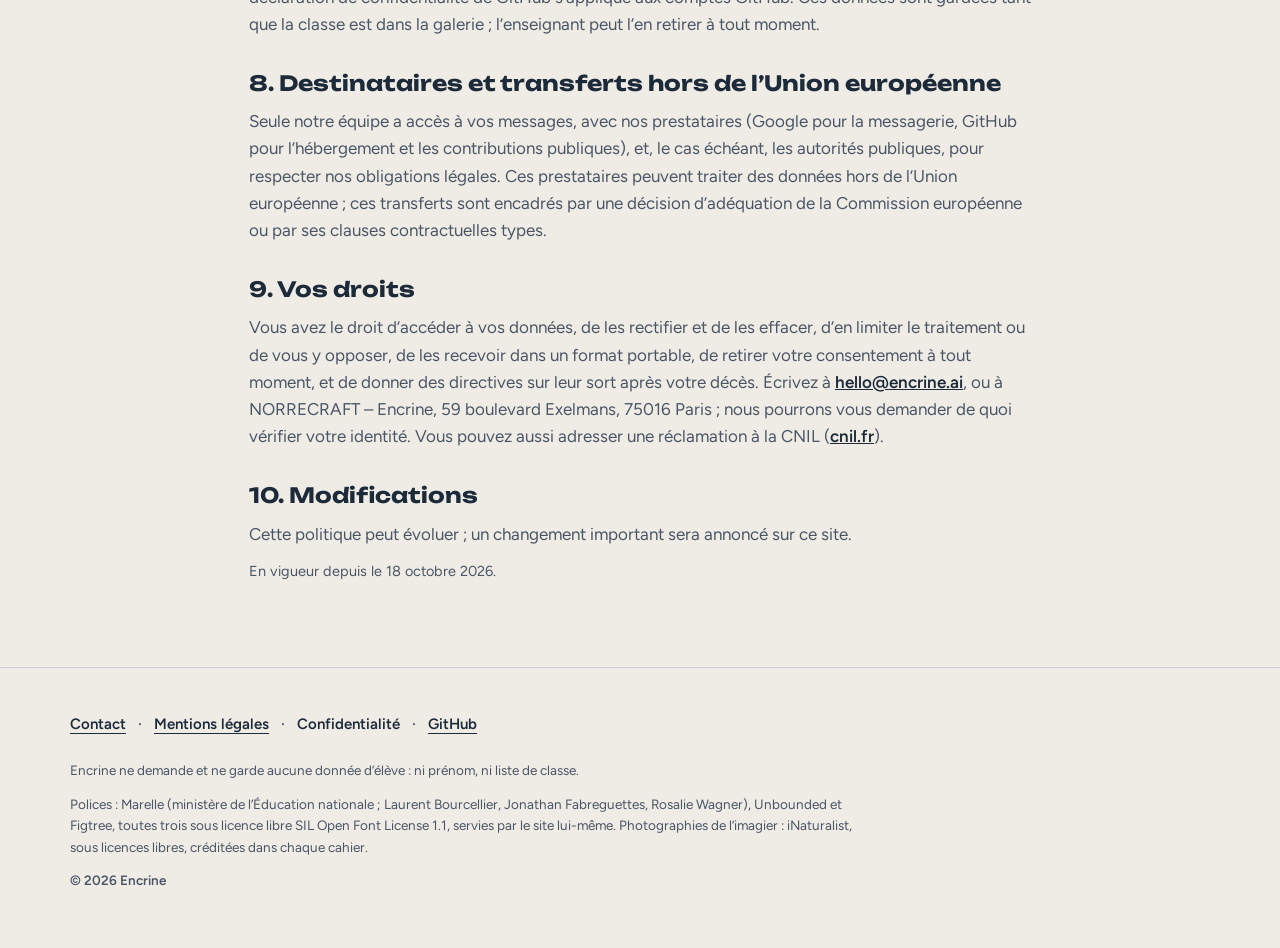
==== commit 515d094e: "GitHub, en lien discret cerné d'un filet Le bouton foncé prenait trop de place : un petit lien arron" ====
--- a/confidentialite/index.html
+++ b/confidentialite/index.html
@@ -23,7 +23,7 @@
       <a href="../#classes">Les classes</a>
       <a href="../#capot">Sous le capot</a>
       <a href="../#controles">Les contrôles</a>
-      <a class="bouton bouton--principal bouton--petit nav__github" href="https://github.com/encrine-ai"><svg class="nav__icone" viewBox="0 0 16 16" width="20" height="20" aria-hidden="true" focusable="false"><path fill="currentColor" d="M8 0C3.58 0 0 3.58 0 8c0 3.54 2.29 6.53 5.47 7.59.4.07.55-.17.55-.38 0-.19-.01-.82-.01-1.49-2.01.37-2.53-.49-2.69-.94-.09-.23-.48-.94-.82-1.13-.28-.15-.68-.52-.01-.53.63-.01 1.08.58 1.23.82.72 1.21 1.87.87 2.33.66.07-.52.28-.87.51-1.07-1.78-.2-3.64-.89-3.64-3.95 0-.87.31-1.59.82-2.15-.08-.2-.36-1.02.08-2.12 0 0 .67-.21 2.2.82.64-.18 1.32-.27 2-.27.68 0 1.36.09 2 .27 1.53-1.04 2.2-.82 2.2-.82.44 1.1.16 1.92.08 2.12.51.56.82 1.27.82 2.15 0 3.07-1.87 3.75-3.65 3.95.29.25.54.73.54 1.48 0 1.07-.01 1.93-.01 2.2 0 .21.15.46.55.38A8.013 8.013 0 0016 8c0-4.42-3.58-8-8-8z"/></svg><span>GitHub</span></a>
+      <a class="nav__github" href="https://github.com/encrine-ai"><svg class="nav__icone" viewBox="0 0 16 16" width="20" height="20" aria-hidden="true" focusable="false"><path fill="currentColor" d="M8 0C3.58 0 0 3.58 0 8c0 3.54 2.29 6.53 5.47 7.59.4.07.55-.17.55-.38 0-.19-.01-.82-.01-1.49-2.01.37-2.53-.49-2.69-.94-.09-.23-.48-.94-.82-1.13-.28-.15-.68-.52-.01-.53.63-.01 1.08.58 1.23.82.72 1.21 1.87.87 2.33.66.07-.52.28-.87.51-1.07-1.78-.2-3.64-.89-3.64-3.95 0-.87.31-1.59.82-2.15-.08-.2-.36-1.02.08-2.12 0 0 .67-.21 2.2.82.64-.18 1.32-.27 2-.27.68 0 1.36.09 2 .27 1.53-1.04 2.2-.82 2.2-.82.44 1.1.16 1.92.08 2.12.51.56.82 1.27.82 2.15 0 3.07-1.87 3.75-3.65 3.95.29.25.54.73.54 1.48 0 1.07-.01 1.93-.01 2.2 0 .21.15.46.55.38A8.013 8.013 0 0016 8c0-4.42-3.58-8-8-8z"/></svg><span>GitHub</span></a>
     </nav>
   </div>
 </header>
--- a/styles.css
+++ b/styles.css
@@ -128,8 +128,11 @@
 .nav { display: flex; align-items: center; gap: var(--pas-5); font-weight: 600; font-size: 15px; }
 .nav a { text-decoration: none; }
 .nav a:hover { text-decoration: underline; text-underline-offset: 4px; }
-.nav__github { display: inline-flex; align-items: center; gap: 8px; min-height: 44px; white-space: nowrap; }
-.nav a.nav__github:hover { text-decoration: none; }
+/* GitHub : un lien discret, cerné d'un filet fin, sans fond ; la cible reste
+   de 44 px de haut pour le doigt, le cadre visible n'en fait que 34. */
+.nav a.nav__github { position: relative; display: inline-flex; align-items: center; gap: 7px; min-height: 44px; padding: 0 12px; font-size: 14px; white-space: nowrap; text-decoration: none; }
+.nav a.nav__github::before { content: ""; position: absolute; inset: 5px 0; border: 1.5px solid var(--trait-fort); border-radius: 999px; }
+.nav a.nav__github:hover::before { border-color: var(--ardoise); }
 .nav__icone { flex: none; }
 
 /* ——— Boutons : des cases ——— */
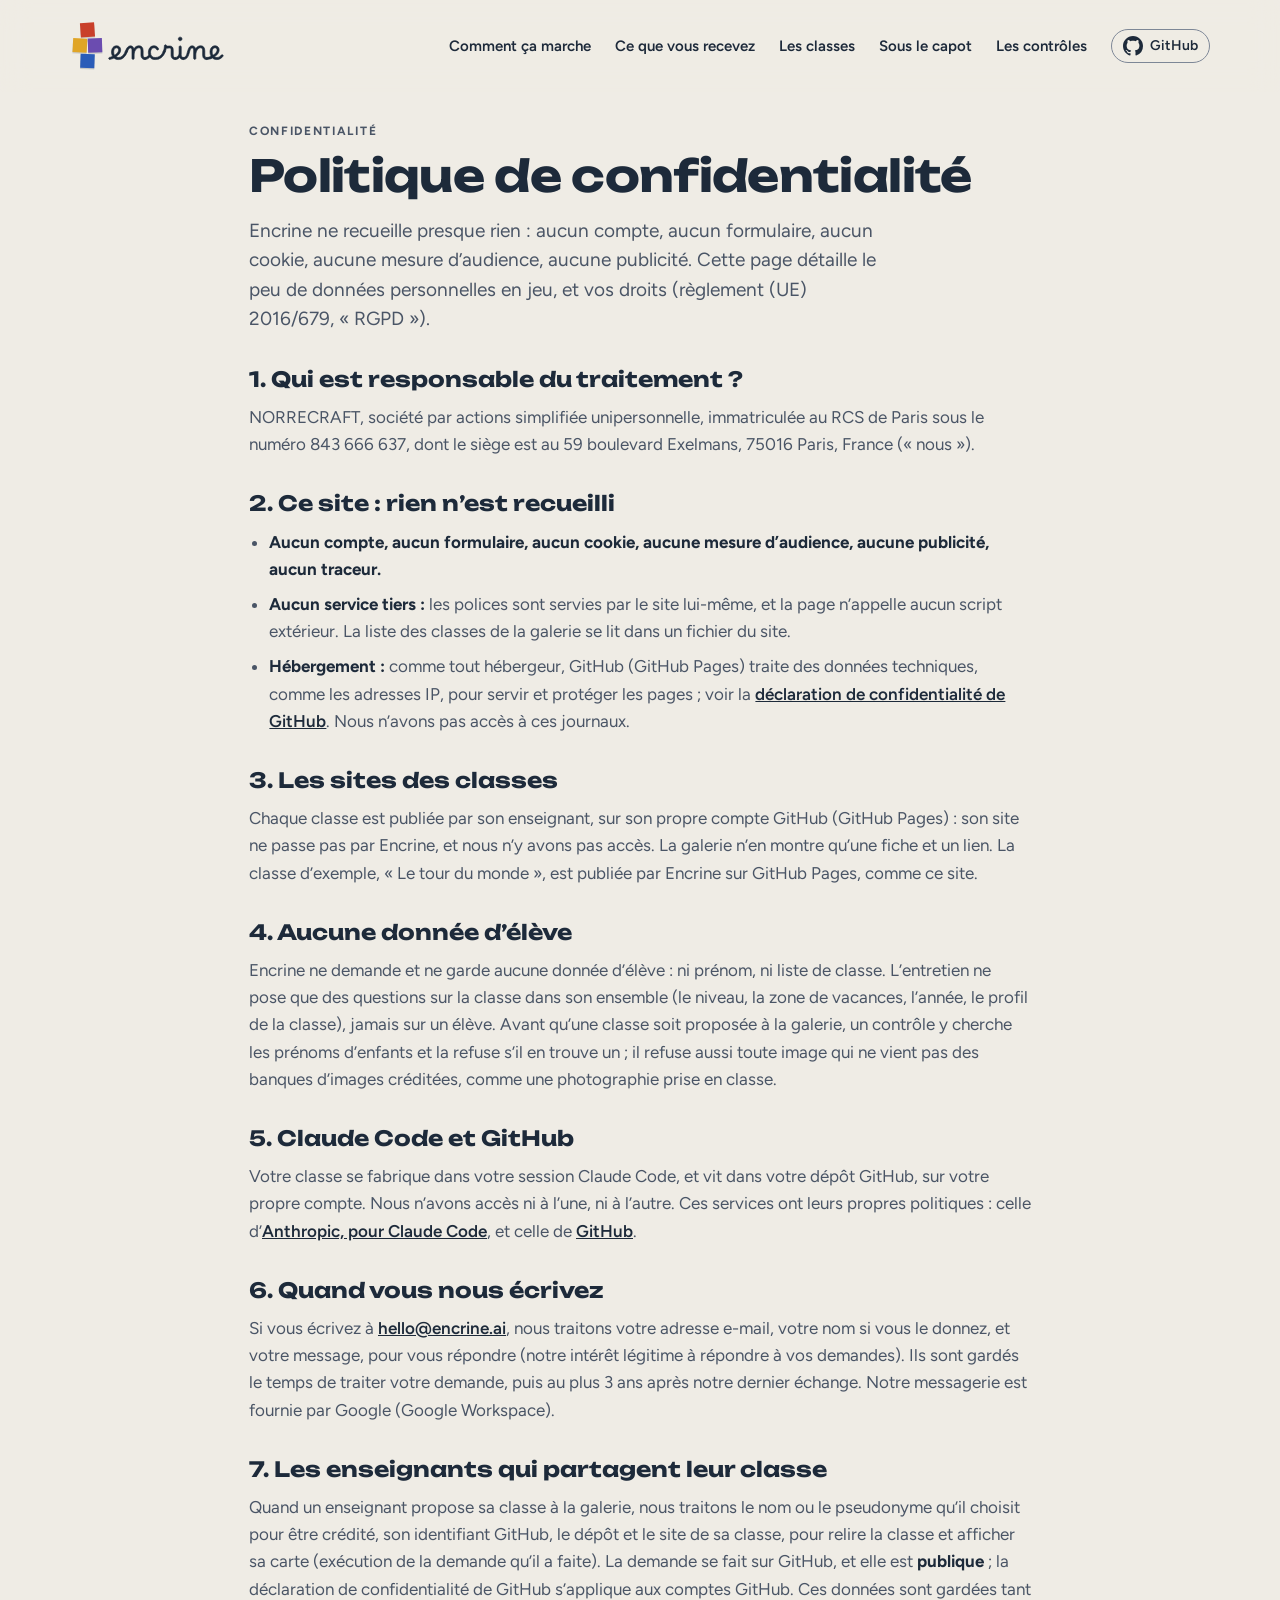
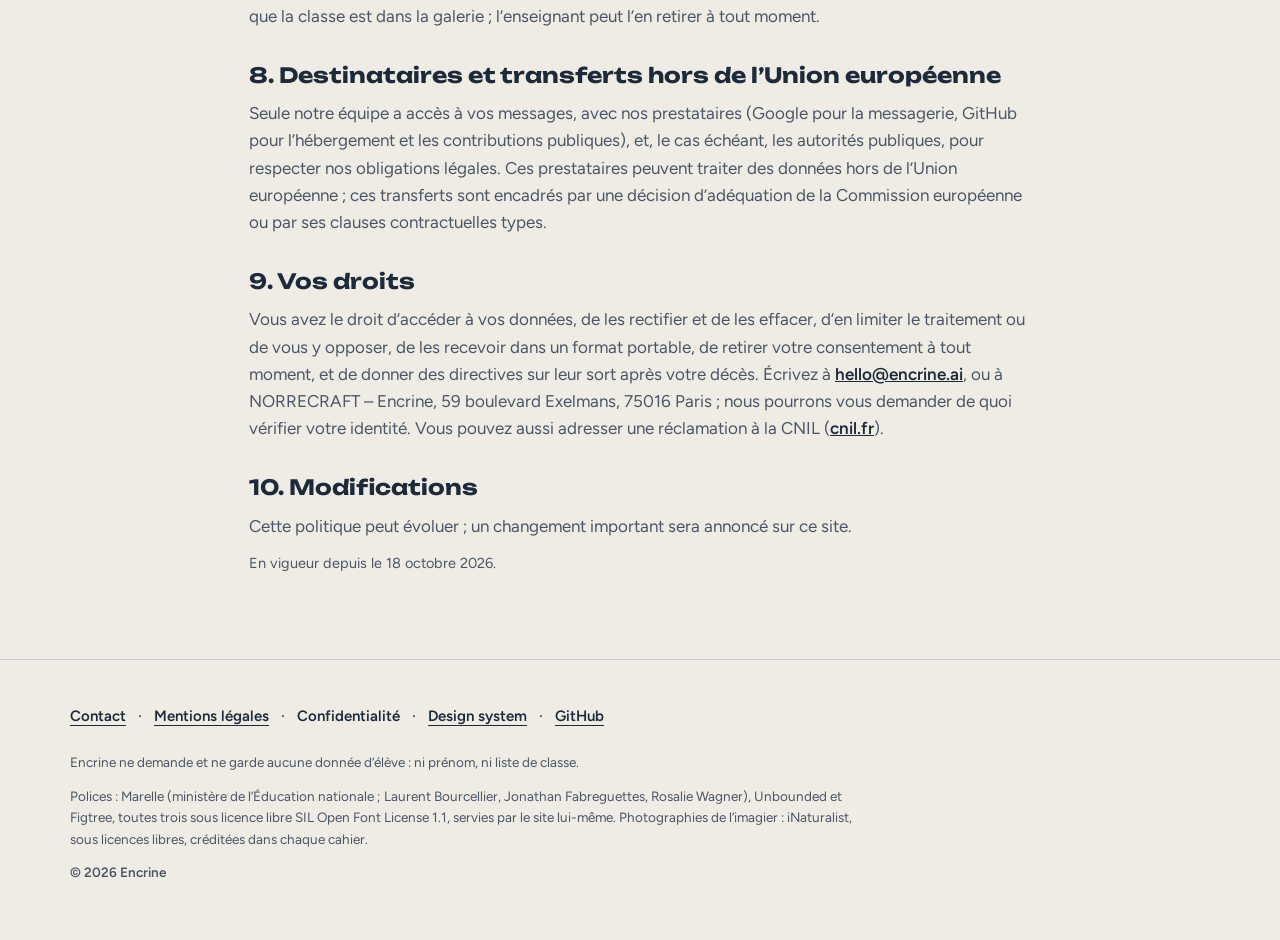
==== commit adbc03b2: "En-tête toujours visible, menu du téléphone, page Design system - L'en-tête reste collé en haut sur " ====
--- a/confidentialite/index.html
+++ b/confidentialite/index.html
@@ -10,6 +10,7 @@
 <link rel="stylesheet" href="../styles.css">
 </head>
 <body>
+<a class="evitement" href="#contenu">Aller au contenu</a>
 
 <header class="entete">
   <div class="cadre">
@@ -28,7 +29,7 @@
   </div>
 </header>
 
-<main class="texte">
+<main class="texte" id="contenu" tabindex="-1">
   <div class="cadre">
     <p class="surtitre">Confidentialité</p>
     <h1>Politique de confidentialité</h1>
@@ -98,6 +99,7 @@
         <li><a href="../contact/">Contact</a></li>
         <li><a href="../mentions-legales/">Mentions légales</a></li>
         <li><a href="../confidentialite/" aria-current="page">Confidentialité</a></li>
+        <li><a href="../design/">Design system</a></li>
         <li><a href="https://github.com/encrine-ai">GitHub</a></li>
       </ul>
     </nav>
@@ -106,5 +108,6 @@
     <p class="pied__copyright">© 2026 Encrine</p>
   </div>
 </footer>
+<script src="../site.js"></script>
 </body>
 </html>
--- a/styles.css
+++ b/styles.css
@@ -117,14 +117,40 @@
   padding-right: max(20px, env(safe-area-inset-right, 0px));
 }
 
-/* ——— En-tête ——— */
-.entete .cadre { display: flex; align-items: center; justify-content: space-between; gap: var(--pas-5); padding-block: 22px; }
+/* ——— En-tête : toujours visible ———
+ * Collé en haut de l'écran (sticky), sur un fond de craie légèrement voilé.
+ * Une fois la page descendue (classe entete--descendu, posée par site.js),
+ * il prend un filet et se resserre : sa boîte garde la même hauteur (rien ne
+ * saute dans la page), mais il remonte de --entete-retrait sous le bord de
+ * l'écran, et le logo rapetisse un peu. Les ancres placent leurs titres juste
+ * en dessous (scroll-margin-top, plus bas). */
+:root { --entete-haut: 92px; --entete-retrait: 20px; }
+.entete {
+  position: sticky; top: calc(-1 * var(--entete-retrait)); z-index: 40;
+  background: var(--craie);
+  background: color-mix(in srgb, var(--craie) 86%, transparent);
+  -webkit-backdrop-filter: blur(14px) saturate(1.2); backdrop-filter: blur(14px) saturate(1.2);
+  box-shadow: 0 1px 0 transparent;
+  transition: box-shadow .2s ease;
+}
+.entete--descendu { box-shadow: 0 1px 0 var(--trait); }
+.entete .cadre { display: flex; align-items: center; justify-content: space-between; gap: var(--pas-5); height: var(--entete-haut); }
+.entete .cadre > * { transition: transform .2s ease; }
+.entete--descendu .cadre > * { transform: translateY(calc(var(--entete-retrait) / 2)); }
+.entete__temoin { position: absolute; top: 0; left: 0; width: 1px; height: var(--entete-retrait); pointer-events: none; }
 .marque { display: inline-flex; line-height: 0; }
-.marque img { height: 56px; width: auto; }
-.marque .sombre { display: none; }
-@media (prefers-color-scheme: dark) { :root:not([data-theme="light"]) .marque .clair { display: none; } :root:not([data-theme="light"]) .marque .sombre { display: inline; } }
-:root[data-theme="dark"] .marque .clair { display: none; }
-:root[data-theme="dark"] .marque .sombre { display: inline; }
+.marque img { height: 52px; width: auto; transform-origin: left center; transition: transform .2s ease; }
+.entete--descendu .marque img { transform: scale(.8); }
+@media (prefers-reduced-motion: reduce) { .entete, .entete .cadre > *, .marque img { transition: none; } }
+/* Le lien d'évitement, au-dessus de l'en-tête quand il reçoit le focus. */
+.evitement { position: absolute; left: 16px; top: -200px; z-index: 60; padding: 12px 18px; background: var(--ardoise); color: var(--craie); font-weight: 700; text-decoration: none; }
+.evitement:focus { position: fixed; top: 12px; }
+main[tabindex="-1"]:focus { outline: none; }
+/* Le logo à l'encre ardoise sur fond clair, à la craie sur fond sombre. */
+.marque .sombre, .bascule .sombre { display: none; }
+@media (prefers-color-scheme: dark) { :root:not([data-theme="light"]) :is(.marque, .bascule) .clair { display: none; } :root:not([data-theme="light"]) :is(.marque, .bascule) .sombre { display: inline; } }
+:root[data-theme="dark"] :is(.marque, .bascule) .clair { display: none; }
+:root[data-theme="dark"] :is(.marque, .bascule) .sombre { display: inline; }
 .nav { display: flex; align-items: center; gap: var(--pas-5); font-weight: 600; font-size: 15px; }
 .nav a { text-decoration: none; }
 .nav a:hover { text-decoration: underline; text-underline-offset: 4px; }
@@ -176,7 +202,9 @@
 .pointille { fill: none; stroke: var(--ardoise); stroke-width: 2.5; stroke-dasharray: 2 10; stroke-linecap: round; opacity: 0.5; }
 
 /* ——— Sections ——— */
-.section { padding-block: 72px; }
+.section { --section-marge: 72px; padding-block: var(--section-marge); }
+/* Une ancre vers une section place son surtitre à 24 px sous l'en-tête resserré : la marge haute de la section passe sous lui. */
+.section[id] { scroll-margin-top: calc(var(--entete-haut) - var(--entete-retrait) - var(--section-marge) + 24px); }
 .section--feuille { background: var(--feuille); }
 .section h2 { font-size: clamp(28px, 3.6vw, 40px); line-height: 1.1; font-weight: 700; letter-spacing: -0.015em; max-width: 22em; }
 .section .intro { margin: var(--pas-4) 0 0; color: var(--ardoise-douce); max-width: 40em; }
@@ -286,7 +314,7 @@
 .sommaire__liste a:hover { border-color: var(--ardoise); }
 .sommaire__case { width: 14px; height: 14px; flex: none; transform: rotate(-4deg); }
 .sommaire__liste li:nth-child(even) .sommaire__case { transform: rotate(5deg); }
-[id] { scroll-margin-top: 16px; }
+[id] { scroll-margin-top: calc(var(--entete-haut) - var(--entete-retrait) + 16px); }
 
 /* ——— L'entretien ——— */
 .entretien { margin-top: var(--pas-7); display: grid; grid-template-columns: minmax(0, 5fr) minmax(0, 7fr); gap: var(--pas-6); padding: var(--pas-6); background: var(--craie); border-radius: var(--angle-carte); }
@@ -317,6 +345,17 @@
 .cache { position: absolute; width: 1px; height: 1px; margin: -1px; padding: 0; overflow: hidden; clip: rect(0 0 0 0); white-space: nowrap; border: 0; }
 .ancre { display: block; position: relative; top: -16px; }
 .niveau-fiche { white-space: nowrap; padding: 1px 8px; border: 1.5px solid var(--trait-fort); border-radius: var(--angle-pastille); font-weight: 700; font-size: 13.5px; color: var(--ardoise); }
+
+/* ——— L'appli installable, en bas de « Ce que vous recevez » ——— */
+.appli { display: grid; grid-template-columns: minmax(0, 1.1fr) minmax(0, 1fr); gap: var(--pas-6); align-items: center; margin-top: var(--pas-7); padding: var(--pas-6); background: #1d2a3a; color: #efece5; border-radius: var(--angle-carte); }
+.appli .surtitre { color: #e0a526; }
+.appli h3 { font: 700 clamp(22px, 2.6vw, 30px)/1.15 var(--font-titre); color: #efece5; }
+.appli p { margin: var(--pas-3) 0 0; font-size: 15.5px; line-height: 1.55; }
+.appli .renvoi a { color: #efece5; }
+.appli__etapes { list-style: none; margin: 0; padding: 0; display: grid; gap: var(--pas-3); counter-reset: a; }
+.appli__etapes li { counter-increment: a; position: relative; padding: var(--pas-3) var(--pas-4) var(--pas-3) 52px; background: rgba(255, 255, 255, .07); font-size: 15px; line-height: 1.5; }
+.appli__etapes li::before { content: counter(a); position: absolute; left: 14px; top: 12px; width: 26px; height: 26px; display: grid; place-items: center; background: #e0a526; color: #1d2a3a; font: 900 14px/1 var(--font-titre); transform: rotate(-3deg); }
+@media (max-width: 860px) { .appli { grid-template-columns: minmax(0, 1fr); padding: var(--pas-5); } }
 
 /* ——— Sous le capot ——— */
 .mecanique { list-style: none; margin: var(--pas-6) 0 0; padding: 0; display: grid; grid-template-columns: repeat(3, minmax(0, 1fr)); gap: var(--pas-6); counter-reset: m; }
@@ -381,20 +420,23 @@
   .entretien { grid-template-columns: 1fr; gap: var(--pas-5); }
   .mecanique { grid-template-columns: 1fr; }
   .mecanique li:not(:last-child)::after { content: "↓"; right: auto; left: 50%; top: auto; bottom: -16px; transform: translate(-50%, 50%); }
-  .parcours-heros { max-width: 360px; order: -1; }
+  .parcours-heros { max-width: 180px; }   /* sous le texte, deux fois plus petite : le titre et les boutons d’abord */
   .etapes { grid-template-columns: repeat(2, minmax(0, 1fr)); row-gap: var(--pas-7); }
     .boucle { grid-template-columns: 1fr; }
 }
 @media (max-width: 640px) {
   body { font-size: 16px; }
   .nav a:not(.bouton):not(.nav__github) { display: none; }
-  .marque img { height: 44px; }
+  :root { --entete-haut: 64px; --entete-retrait: 8px; }
+  .marque img { height: 40px; }
   .nav { gap: var(--pas-4); }
-  .section { padding-block: 52px; }
+  .section { --section-marge: 52px; }
   .chiffres { grid-template-columns: 1fr; gap: var(--pas-4); }
   .etapes { grid-template-columns: 1fr; }
   .etat div { grid-template-columns: 1fr; gap: 4px; }
-  .parcours-heros { max-width: 260px; }
+  .parcours-heros { max-width: 140px; }
+  .heros .cadre { padding-block: 16px 48px; gap: var(--pas-5); }
+  .heros .chapeau { margin: var(--pas-4) 0 var(--pas-5); font-size: 17.5px; }
   .cadre { padding-left: max(16px, env(safe-area-inset-left, 0px)); padding-right: max(16px, env(safe-area-inset-right, 0px)); }
   .fonctions, .skills, .controles { grid-template-columns: 1fr; }
   .controle--large, .controle--encre { grid-column: auto; grid-template-columns: 1fr; }
@@ -419,7 +461,6 @@
 .classe__actions { margin-top: var(--pas-2); }
 
 @media (max-width: 480px) {
-  .entete .cadre { flex-wrap: wrap; row-gap: 12px; padding-block: 16px; }
   .entete .nav { flex: 0 0 auto; margin-left: auto; }
 }
 
@@ -446,3 +487,207 @@
   .depart { grid-template-columns: 1fr; }
   .partir { padding: var(--pas-4); }
 }
+
+/* ——— La page Design system (design/) ———
+ * Elle montre les vrais composants, avec leurs vraies classes. Les règles
+ * ds-… ne servent qu'aux planches qui les présentent ; les valeurs écrites
+ * en toutes lettres sur la page sont relues dans ce fichier par son script. */
+.ds code { font: 600 0.86em/1.3 ui-monospace, "SFMono-Regular", Menlo, monospace; padding: 1px 5px; border-radius: 4px; background: rgba(29, 42, 58, .07); background: color-mix(in srgb, var(--ardoise) 8%, transparent); color: var(--ardoise); overflow-wrap: anywhere; }
+.ds-tete .cadre { display: grid; grid-template-columns: minmax(0, 1fr) auto; gap: var(--pas-7); align-items: center; padding-block: 24px 64px; }
+.ds-tete h1 { max-width: 13em; }
+.ds-tete .chapeau { margin-bottom: var(--pas-4); }
+.ds-tete__suite { margin: 0; max-width: 38em; color: var(--ardoise-douce); }
+.ds-tete .chiffres { margin-top: var(--pas-6); }
+.ds-theme { display: flex; flex-wrap: wrap; align-items: center; gap: var(--pas-2) var(--pas-3); margin-top: var(--pas-6); }
+.ds-theme__titre { margin: 0 var(--pas-2) 0 0; font: 400 20px/1.1 var(--font-cursive); color: var(--ardoise-douce); }
+.ds-theme .bouton[aria-pressed="true"] { background: var(--ardoise); color: var(--craie); }
+/* Le nuancier du haut : les neuf cases en marelle, chacune à sa couleur. */
+.ds-marelle { list-style: none; margin: 0; padding: 0 0 8px; display: grid; grid-template-columns: repeat(4, 46px); gap: 8px 6px; }
+.ds-marelle li { display: flex; align-items: flex-end; height: 86px; padding: 0 0 8px 10px; box-shadow: var(--ombre-case); color: var(--sur-case-clair); font: 400 17px/1 var(--font-cursive); }
+.ds-marelle li.case--sombre { color: var(--sur-case-sombre); }
+.ds-marelle .seule { grid-column: 2 / span 2; }
+.ds-marelle .gauche { grid-column: 1 / span 2; }
+.ds-marelle .droite { grid-column: 3 / span 2; }
+.ds-marelle li:nth-child(odd) { transform: rotate(-2deg); }
+.ds-marelle li:nth-child(even) { transform: rotate(1.5deg); }
+.ds-marelle li:nth-child(3n) { transform: rotate(-1deg); }
+
+.ds-section .intro + .ds-planches, .ds-section .intro + .ds-teintes { margin-top: var(--pas-6); }
+.ds-planches { display: grid; grid-template-columns: minmax(0, 1fr); gap: var(--pas-4); margin-top: var(--pas-5); }
+.ds-planches--2 { grid-template-columns: repeat(2, minmax(0, 1fr)); }
+.ds-planches--3 { grid-template-columns: repeat(3, minmax(0, 1fr)); }
+.ds-planches--4 { grid-template-columns: repeat(4, minmax(0, 1fr)); }
+.ds-planche { margin: 0; min-width: 0; padding: var(--pas-5); background: var(--feuille); border-radius: var(--angle-carte); }
+.section--feuille .ds-planche { background: var(--craie); }
+.ds-planche > h3, .ds-planche__titre { font-size: 18px; line-height: 1.25; font-weight: 700; }
+.ds-planche > p { margin: var(--pas-2) 0 0; font-size: 15px; color: var(--ardoise-douce); }
+.ds-planche > p strong, .ds-planche > p b { color: var(--ardoise); }
+.ds-planche ul.ds-regles { margin: var(--pas-3) 0 0; padding: 0; list-style: none; display: grid; gap: var(--pas-2); }
+.ds-regles li { position: relative; padding-left: 20px; font-size: 15px; line-height: 1.5; color: var(--ardoise-douce); }
+.ds-regles li::before { content: ""; position: absolute; left: 0; top: 0.55em; width: 8px; height: 8px; background: var(--ardoise); transform: rotate(-8deg); }
+.ds-regles li strong { color: var(--ardoise); }
+.ds-sous-titre { margin-top: var(--pas-7); font-size: 22px; line-height: 1.2; font-weight: 700; }
+.ds-sous-titre + .intro { font-size: 15.5px; }
+.ds-legende { margin: var(--pas-3) 0 0; font-size: 13.5px; line-height: 1.5; color: var(--ardoise-douce); }
+.ds-legende a { color: var(--ardoise); font-weight: 700; }
+.ds-scene { margin-top: var(--pas-4); padding: var(--pas-5); background: var(--craie); border-radius: 12px; min-width: 0; overflow: hidden; }
+.section--feuille .ds-scene, .ds-scene--feuille { background: var(--feuille); }
+.ds-scene.ds-scene--voile, .section--feuille .ds-scene.ds-scene--voile { display: grid; place-items: center; background: rgba(20, 28, 39, 0.55); }
+.ds-scene .etapes, .ds-scene .entretien, .ds-scene .appli, .ds-scene .fonctions { margin-top: 0; }
+.ds-scene .partir { width: 100%; max-width: 560px; max-height: none; }
+.ds-scene .entete { position: relative; top: 0; z-index: auto; }
+.ds-scene .entete .cadre { padding-left: 0; padding-right: 0; }
+
+/* Le logo et ses fichiers */
+.ds-fichier { display: grid; grid-template-rows: auto 1fr; padding: 0; overflow: hidden; }
+.ds-fichier figcaption { padding: var(--pas-4) var(--pas-5) var(--pas-5); font-size: 14.5px; color: var(--ardoise-douce); }
+.ds-fichier figcaption b { display: block; margin-bottom: 2px; font: 600 14px/1.4 ui-monospace, "SFMono-Regular", Menlo, monospace; color: var(--ardoise); overflow-wrap: anywhere; }
+.ds-fichier figcaption a { color: var(--ardoise); font-weight: 700; }
+.ds-logo { display: grid; place-items: center; min-height: 230px; padding: var(--pas-6) var(--pas-5); }
+.ds-logo img { width: min(100%, 360px); }
+.ds-logo--clair { background: var(--ds-clair-craie, var(--craie)); }
+.ds-logo--sombre { background: var(--sur-case-sombre); }
+.ds-anatomie { list-style: none; margin: var(--pas-4) 0 0; padding: 0; display: flex; flex-wrap: wrap; gap: var(--pas-2) var(--pas-4); }
+.ds-anatomie li { display: inline-flex; align-items: center; gap: 8px; font-size: 14.5px; color: var(--ardoise-douce); }
+.ds-anatomie li b { color: var(--ardoise); }
+.ds-anatomie i { display: block; width: 18px; height: 18px; box-shadow: var(--ombre-case); }
+.ds-icones { display: flex; flex-wrap: wrap; align-items: flex-end; gap: var(--pas-5); margin-top: var(--pas-4); }
+.ds-icones figure { margin: 0; display: grid; justify-items: center; gap: 6px; font-size: 12.5px; color: var(--ardoise-douce); font-variant-numeric: tabular-nums; }
+.ds-onglet { display: flex; align-items: center; gap: 8px; max-width: 100%; margin-top: var(--pas-4); padding: 9px 14px; background: var(--feuille); border: 1px solid var(--trait); border-bottom: 0; border-radius: 10px 10px 0 0; font-size: 13px; color: var(--ardoise); box-shadow: 0 1px 0 var(--feuille); }
+.ds-onglet img { flex: none; }
+.ds-onglet span { min-width: 0; overflow: hidden; text-overflow: ellipsis; white-space: nowrap; }
+.ds-onglet-barre { padding: 8px 8px 0; background: var(--trait); border-radius: 12px 12px 0 0; }
+.ds-ecran { display: flex; gap: var(--pas-5); justify-content: center; margin-top: var(--pas-4); padding: var(--pas-5) var(--pas-4); background: linear-gradient(160deg, var(--case-ciel), var(--case-bleu)); border-radius: 22px; }
+.ds-ecran figure { margin: 0; display: grid; justify-items: center; gap: 6px; font: 600 12.5px/1.2 var(--font-texte); color: #fff; text-shadow: 0 1px 2px rgba(0, 0, 0, .35); }
+.ds-ecran img { width: 64px; height: 64px; border-radius: 15px; }
+.ds-ecran .ds-ecran__autre { display: block; width: 64px; height: 64px; border-radius: 15px; background: rgba(255, 255, 255, .35); }
+.ds-protection { --h: 84px; display: inline-block; max-width: 100%; margin-top: var(--pas-4); padding: calc(var(--h) * 60 / 221); outline: 1.5px dashed var(--trait-fort); outline-offset: -1px; background: repeating-linear-gradient(45deg, transparent 0 7px, var(--trait) 7px 8px); }
+.ds-protection img { display: block; height: var(--h); width: auto; max-width: none; }
+.ds-protection span { display: inline-block; background: var(--feuille); }
+.section--feuille .ds-protection span { background: var(--craie); }
+.ds-interdits { display: grid; grid-template-columns: repeat(auto-fill, minmax(min(100%, 220px), 1fr)); gap: var(--pas-4); margin-top: var(--pas-4); }
+.ds-interdit { margin: 0; min-width: 0; }
+.ds-interdit div { position: relative; display: grid; place-items: center; height: 130px; overflow: hidden; background: var(--ds-clair-craie, var(--craie)); border-radius: 12px; }
+.ds-interdit div::after { content: "✕"; position: absolute; top: 8px; right: 8px; display: grid; place-items: center; width: 28px; height: 28px; background: var(--case-rouge); color: var(--sur-case-clair); font: 900 14px/1 var(--font-titre); transform: rotate(-4deg); }
+.ds-interdit img { width: 170px; }
+.ds-interdit figcaption { margin-top: var(--pas-2); font-size: 14px; color: var(--ardoise-douce); }
+.ds-interdit--deforme img { transform: scale(1.35, .75); }
+.ds-interdit--couleur img { filter: hue-rotate(150deg) saturate(1.3); }
+.ds-interdit--effet img { filter: drop-shadow(3px 3px 0 var(--case-rose)) drop-shadow(-2px -2px 0 var(--case-turquoise)); }
+.ds-interdit--fond div { background: var(--case-bleu); }
+
+/* Les couleurs */
+.ds-teintes { display: grid; grid-template-columns: repeat(auto-fill, minmax(min(100%, 170px), 1fr)); gap: var(--pas-4); margin-top: var(--pas-5); }
+.ds-teinte { margin: 0; min-width: 0; overflow: hidden; background: var(--feuille); border: 1px solid var(--trait); border-radius: var(--angle-carte); }
+.section--feuille .ds-teinte { background: var(--craie); }
+.ds-teinte__pastille { position: relative; height: 92px; border-bottom: 1px solid var(--trait); }
+.ds-teinte__duo { position: absolute; right: 10px; bottom: 10px; display: flex; outline: 1.5px solid var(--trait-fort); }
+.ds-teinte__duo i { display: block; width: 22px; height: 22px; }
+.ds-teinte figcaption { padding: 12px 14px 14px; }
+.ds-teinte b { display: block; font: 700 15px/1.3 var(--font-titre); }
+.ds-teinte__valeurs { margin: 6px 0 0; font: 600 12.5px/1.5 ui-monospace, "SFMono-Regular", Menlo, monospace; color: var(--ardoise); }
+.ds-teinte__role { margin: 6px 0 0; font-size: 13.5px; line-height: 1.45; color: var(--ardoise-douce); }
+.ds-cases { display: grid; grid-template-columns: repeat(auto-fill, minmax(min(100%, 150px), 1fr)); gap: var(--pas-6) var(--pas-4); margin-top: var(--pas-5); }
+.ds-case { margin: 0; min-width: 0; }
+.ds-case__case { display: flex; flex-direction: column; justify-content: space-between; width: 96px; height: 96px; padding: 8px 10px; box-shadow: var(--ombre-case); color: var(--sur-case-clair); transform: rotate(-2deg); }
+.ds-case:nth-child(even) .ds-case__case { transform: rotate(1.5deg); }
+.ds-case:nth-child(3n) .ds-case__case { transform: rotate(-1deg); }
+.ds-case__case.case--sombre { color: var(--sur-case-sombre); }
+.ds-case__case span:first-child { font: 400 16px/1 var(--font-cursive); }
+.ds-case__case span:last-child { font: 900 28px/1 var(--font-titre); }
+.ds-case figcaption { margin-top: var(--pas-4); font-size: 13.5px; line-height: 1.45; color: var(--ardoise-douce); }
+.ds-case figcaption b { display: block; font: 700 15px/1.3 var(--font-titre); color: var(--ardoise); }
+.ds-case figcaption .ds-teinte__valeurs { margin-top: 2px; }
+
+/* Les polices */
+.ds-police { display: grid; grid-template-columns: minmax(0, 1fr) minmax(0, 330px); gap: var(--pas-6); align-items: start; }
+.ds-specimen { margin: 0; color: var(--ardoise); overflow-wrap: anywhere; }
+.ds-specimen--titre { font: 700 clamp(34px, 6vw, 64px)/1.04 var(--font-titre); letter-spacing: -0.02em; }
+.ds-specimen--chiffres { margin-top: var(--pas-4); font: 900 clamp(30px, 5vw, 52px)/1 var(--font-titre); font-variant-numeric: tabular-nums; letter-spacing: -0.01em; }
+.ds-specimen--texte { font: 400 clamp(20px, 2.6vw, 26px)/1.4 var(--font-texte); }
+.ds-specimen--cursive { font: 400 clamp(38px, 6vw, 64px)/1.4 var(--font-cursive); }
+.ds-graisses { display: flex; flex-wrap: wrap; gap: var(--pas-2) var(--pas-5); margin: var(--pas-4) 0 0; padding: 0; list-style: none; font-size: 18px; }
+.ds-graisses small { display: block; font: 500 12px/1.3 var(--font-texte); color: var(--ardoise-douce); }
+.ds-fiche { margin: 0; display: grid; grid-template-columns: minmax(0, 92px) minmax(0, 1fr); gap: 8px 14px; font-size: 14px; }
+.ds-fiche dt { font-weight: 700; color: var(--ardoise); }
+.ds-fiche dd { margin: 0; color: var(--ardoise-douce); overflow-wrap: anywhere; }
+.ds-fiche a { color: var(--ardoise); font-weight: 700; }
+.ds-echelle { margin: var(--pas-5) 0 0; padding: 0; list-style: none; }
+.ds-echelle li { display: grid; grid-template-columns: minmax(0, 200px) minmax(0, 1fr); gap: var(--pas-5); align-items: baseline; padding: var(--pas-4) 0; border-bottom: 1px solid var(--trait); }
+.ds-echelle li > p:first-child { margin: 0; font-size: 13.5px; line-height: 1.45; color: var(--ardoise-douce); }
+.ds-echelle li > p:first-child b { display: block; color: var(--ardoise); font-size: 14.5px; }
+.ds-echelle__mesure { font: 600 12.5px/1.5 ui-monospace, "SFMono-Regular", Menlo, monospace; }
+.ds-echelle .surtitre, .ds-echelle .chapeau, .ds-echelle .intro, .ds-echelle h1, .ds-echelle h2, .ds-echelle h3, .ds-echelle .sommaire__titre { margin: 0; }
+.ds-echelle li > * { margin: 0; }
+
+/* Les espaces et les formes */
+.ds-pas { margin: var(--pas-4) 0 0; padding: 0; list-style: none; display: grid; gap: 10px; }
+.ds-pas li { display: grid; grid-template-columns: 76px 48px minmax(0, 1fr); align-items: center; gap: var(--pas-3); font-size: 13.5px; color: var(--ardoise-douce); }
+.ds-pas code { justify-self: start; }
+.ds-pas i { display: block; height: 16px; background: var(--case-bleu); }
+.ds-formes { display: flex; flex-wrap: wrap; gap: var(--pas-5); margin-top: var(--pas-4); }
+.ds-formes figure { margin: 0; display: grid; justify-items: start; gap: var(--pas-2); font-size: 13.5px; color: var(--ardoise-douce); }
+.ds-formes figure > i { display: block; width: 84px; height: 64px; background: var(--feuille); border: 1.5px solid var(--trait-fort); }
+.section--feuille .ds-formes figure > i { background: var(--craie); }
+.ds-ombres { display: flex; flex-wrap: wrap; gap: var(--pas-6); align-items: flex-end; margin-top: var(--pas-4); }
+.ds-ombres figure { margin: 0; display: grid; justify-items: start; gap: var(--pas-3); font-size: 13.5px; color: var(--ardoise-douce); }
+
+/* Le ton */
+.ds-replique { margin: var(--pas-4) 0 0; padding: var(--pas-4) var(--pas-5); background: var(--feuille); border-radius: var(--angle-carte); font-size: 16.5px; line-height: 1.5; color: var(--ardoise); quotes: none; }
+.section--feuille .ds-replique { background: var(--craie); }
+.ds-planche .ds-replique { background: var(--craie); }
+.section--feuille .ds-planche .ds-replique { background: var(--feuille); }
+.ds-replique span { display: block; margin-bottom: 6px; font: 400 17px/1 var(--font-cursive); color: var(--ardoise-douce); }
+.ds-etiquette-ton { display: inline-block; padding: 5px 12px 7px; font: 400 18px/1 var(--font-cursive); box-shadow: var(--ombre-case); transform: rotate(-2deg); background: var(--case-bleu); color: var(--sur-case-clair); }
+.ds-etiquette-ton--outil { background: var(--case-ocre); color: var(--sur-case-sombre); transform: rotate(1.5deg); }
+.ds-planche > .ds-etiquette-ton + h3 { margin-top: var(--pas-4); }
+
+@media (max-width: 1100px) {
+  .ds-planches--4 { grid-template-columns: repeat(2, minmax(0, 1fr)); }
+  .ds-planches--3 { grid-template-columns: repeat(2, minmax(0, 1fr)); }
+}
+@media (max-width: 960px) {
+  .ds-tete .cadre { grid-template-columns: minmax(0, 1fr); }
+  .ds-marelle { display: none; }
+  .ds-police { grid-template-columns: minmax(0, 1fr); gap: var(--pas-5); }
+}
+@media (max-width: 760px) {
+  .ds-planches--2, .ds-planches--3, .ds-planches--4 { grid-template-columns: minmax(0, 1fr); }
+  .ds-echelle li { grid-template-columns: minmax(0, 1fr); gap: var(--pas-2); }
+}
+@media (max-width: 640px) {
+  .ds-scene { padding: var(--pas-4) var(--pas-3); }
+  .ds-planche { padding: var(--pas-4); }
+  .ds-fichier { padding: 0; }
+  .ds-logo { min-height: 170px; }
+  .ds-protection { --h: 60px; }
+}
+
+/* ——— Le menu du téléphone et de la tablette ———
+ * Sous 1100 px, les sections quittent l'en-tête : le bouton « Menu » (trois
+ * cases, comme l'icône d'onglet) ouvre un panneau <dialog> qui reprend le
+ * sommaire en cases colorées, « Créer ma classe » et GitHub. Bouton et
+ * panneau sont posés par site.js. */
+.nav__menu { display: none; position: relative; align-items: center; gap: 9px; min-height: 44px; padding: 0 14px 0 12px; border: 0; background: transparent; color: var(--ardoise); font: 700 14px/1 var(--font-texte); cursor: pointer; }
+.nav__menu::before { content: ""; position: absolute; inset: 5px 0; border: 1.5px solid var(--ardoise); border-radius: 999px; }
+.nav__cases { position: relative; display: block; width: 18px; height: 18px; flex: none; }
+.nav__cases i { position: absolute; width: 8px; height: 8px; }
+.nav__cases i:nth-child(1) { left: 0; top: 0; background: var(--case-rouge); transform: rotate(-3deg); }
+.nav__cases i:nth-child(2) { right: 0; top: 0; background: var(--case-ocre); transform: rotate(2.5deg); }
+.nav__cases i:nth-child(3) { left: 5px; bottom: 0; background: var(--case-bleu); transform: rotate(-1.5deg); }
+@media (max-width: 1100px) { .nav__menu { display: inline-flex; } .nav { gap: var(--pas-2); } }
+@media (max-width: 380px) { .nav a.nav__github span { position: absolute; width: 1px; height: 1px; overflow: hidden; clip: rect(0 0 0 0); white-space: nowrap; } .nav a.nav__github { padding: 0 12px; } }
+.menu { width: min(420px, calc(100vw - 24px)); max-width: none; max-height: calc(100dvh - 24px); margin: 12px 12px auto auto; padding: var(--pas-5); border: 0; border-radius: var(--angle-carte); background: var(--feuille); color: var(--ardoise); box-shadow: 0 10px 0 rgba(29, 42, 58, 0.25); overflow: auto; overscroll-behavior: contain; }
+.menu::backdrop { background: rgba(20, 28, 39, 0.55); }
+.menu__tete { display: flex; align-items: center; justify-content: space-between; gap: var(--pas-3); }
+.menu__titre { margin: 0; font: 400 22px/1.1 var(--font-cursive); color: var(--ardoise-douce); }
+.menu .partir__fermer { margin: -6px -10px 0 0; }
+.menu__liste { list-style: none; margin: var(--pas-4) 0 0; padding: 0; display: grid; gap: var(--pas-2); }
+.menu__liste a { display: flex; align-items: center; gap: 12px; min-height: 48px; padding: 0 14px 0 12px; background: var(--craie); border: 1.5px solid var(--trait); font-weight: 700; font-size: 16px; text-decoration: none; }
+.menu__liste a:hover { border-color: var(--ardoise); }
+.menu__liste li:nth-child(even) .sommaire__case { transform: rotate(5deg); }
+.menu__actions { display: flex; flex-wrap: wrap; align-items: center; gap: var(--pas-3); margin-top: var(--pas-5); padding-top: var(--pas-4); border-top: 1.5px dashed var(--trait); }
+.menu__actions .bouton { flex: 1 1 auto; }
+.menu__actions .nav__github { position: relative; display: inline-flex; align-items: center; gap: 7px; min-height: 44px; padding: 0 14px; font-weight: 600; font-size: 14px; text-decoration: none; }
+.menu__actions .nav__github::before { content: ""; position: absolute; inset: 5px 0; border: 1.5px solid var(--trait-fort); border-radius: 999px; }
+html.menu-ouvert { overflow: hidden; }
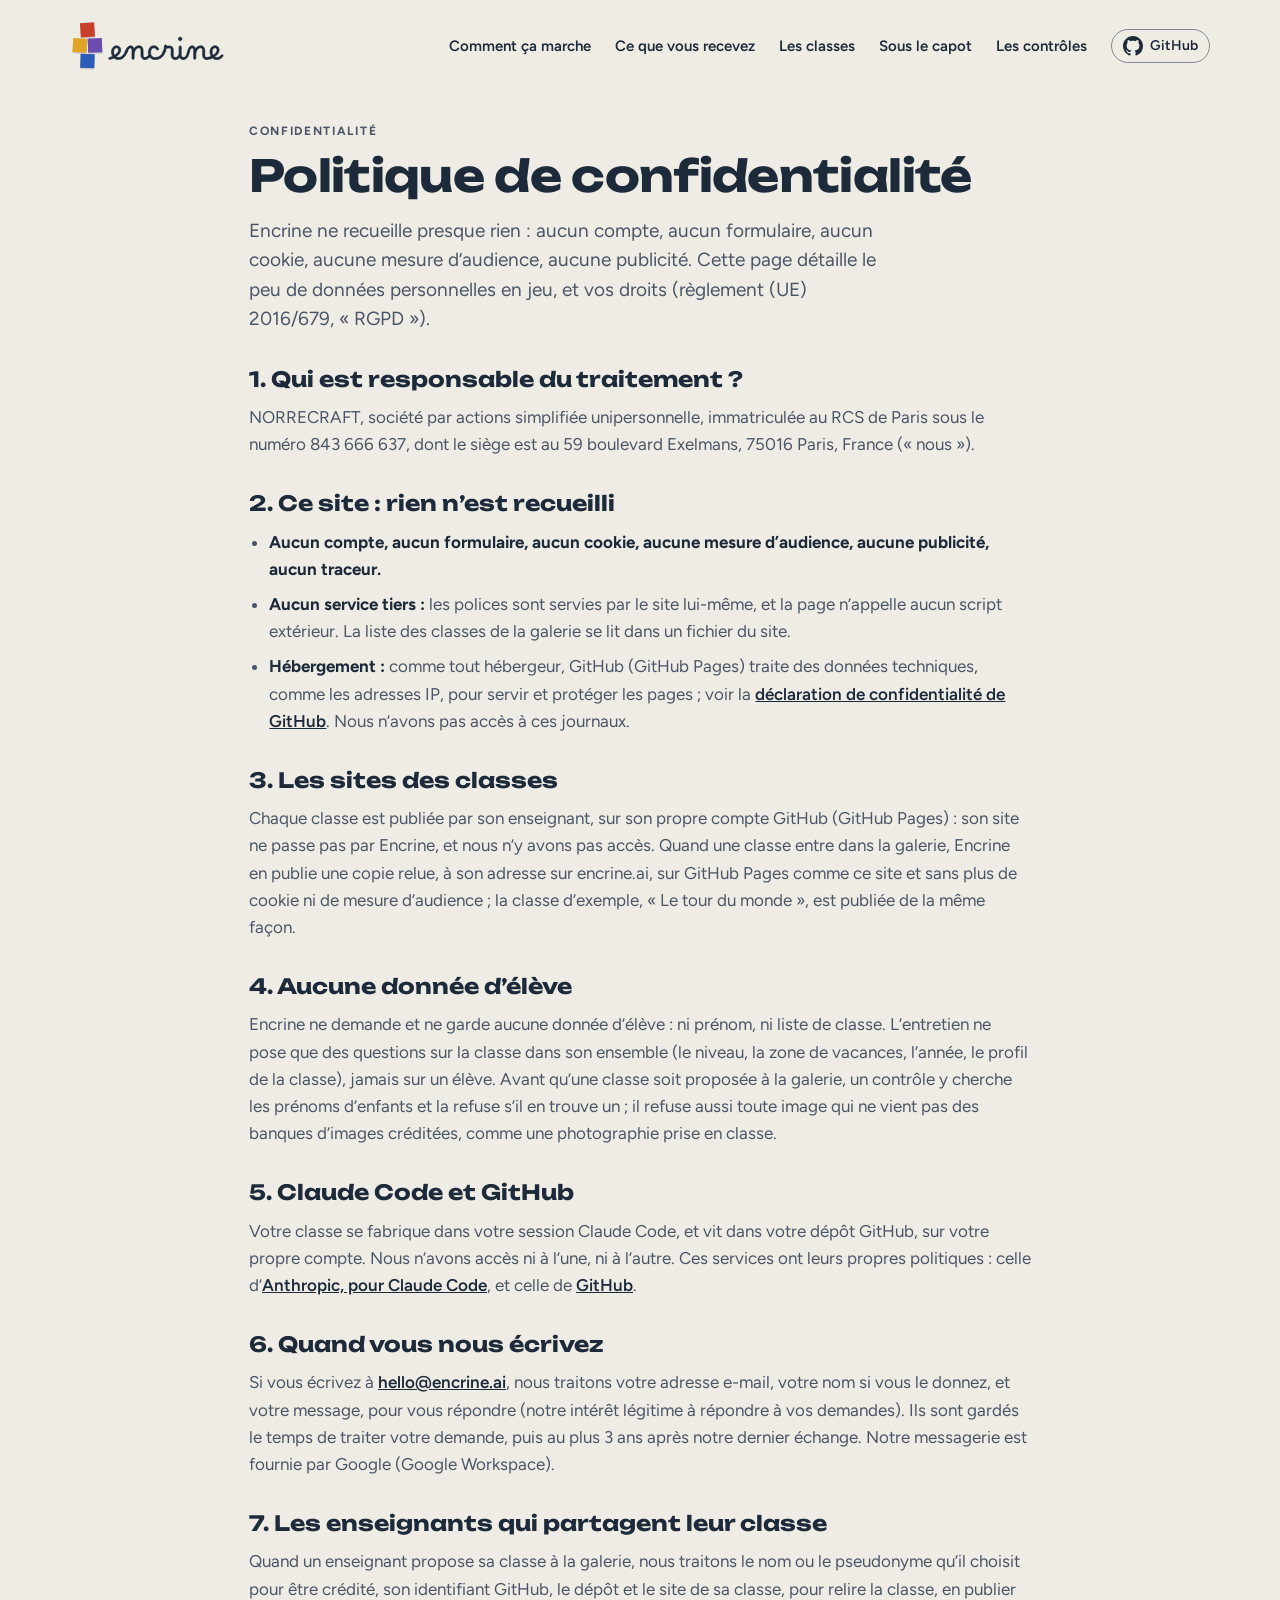
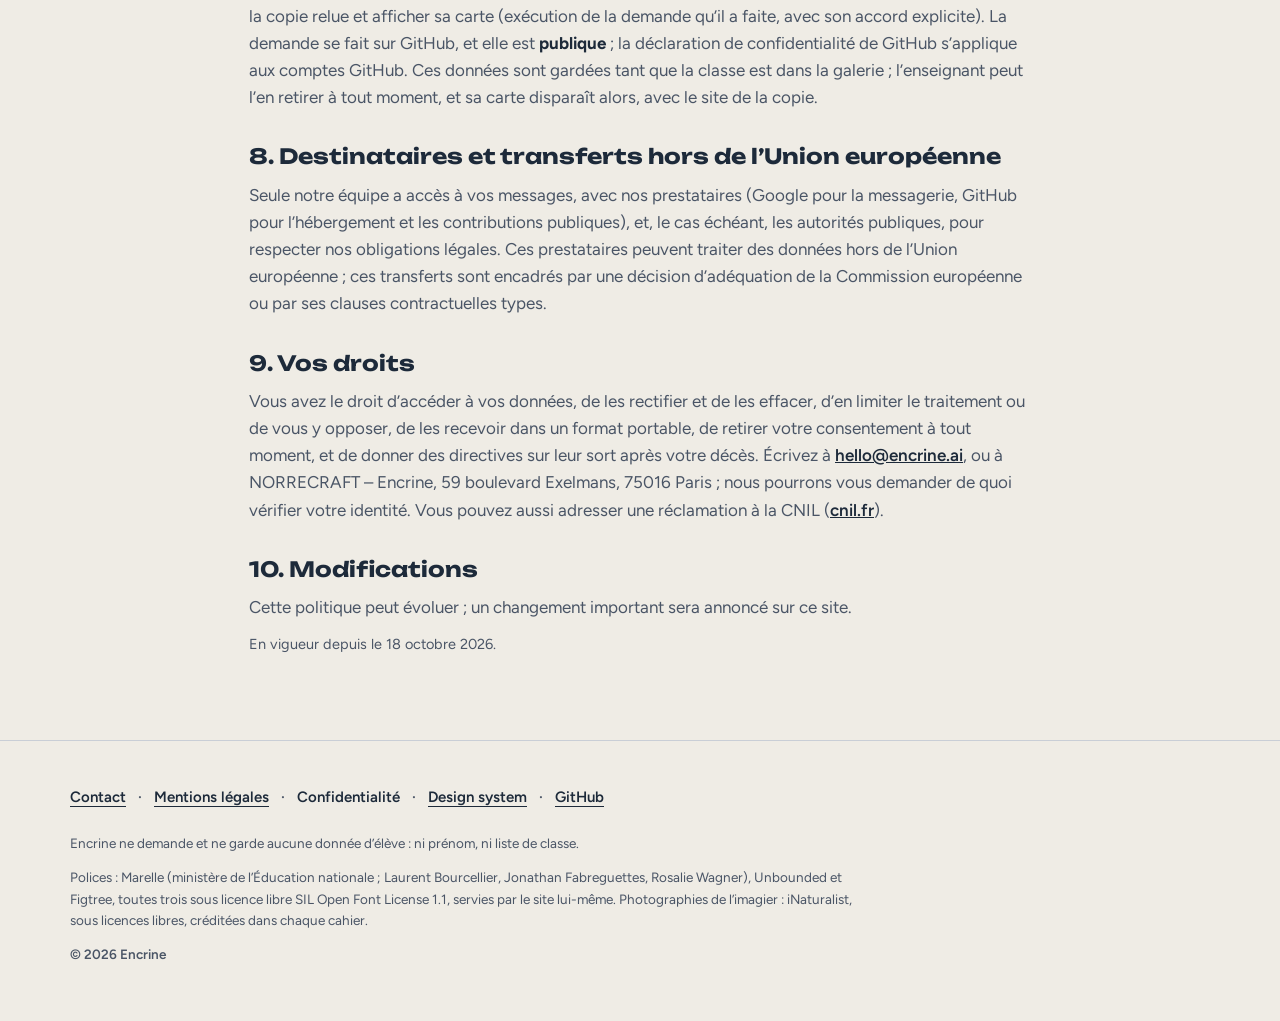
==== commit 12dbea1f: "Galerie : cartes de copie relue, formulaires d'issue, site sans les outils - classes.json : les noms" ====
--- a/confidentialite/index.html
+++ b/confidentialite/index.html
@@ -5,6 +5,24 @@
 <meta name="viewport" content="width=device-width, initial-scale=1, viewport-fit=cover">
 <title>Confidentialité — Encrine</title>
 <meta name="description" content="Politique de confidentialité d’Encrine : aucun compte, aucun cookie, aucune donnée d’élève ; vos droits.">
+<!-- L'aperçu de lien (messageries, réseaux) : des adresses absolues ; l'image, assets/partage.png, vient de assets/partage.html (README). -->
+<meta property="og:type" content="website">
+<meta property="og:locale" content="fr_FR">
+<meta property="og:site_name" content="Encrine">
+<meta property="og:title" content="Confidentialité — Encrine">
+<meta property="og:description" content="Politique de confidentialité d’Encrine : aucun compte, aucun cookie, aucune donnée d’élève ; vos droits.">
+<meta property="og:url" content="https://encrine.ai/confidentialite/">
+<meta property="og:image" content="https://encrine.ai/assets/partage.png">
+<meta property="og:image:type" content="image/png">
+<meta property="og:image:width" content="1200">
+<meta property="og:image:height" content="630">
+<meta property="og:image:alt" content="Le logo d’Encrine, la marelle de huit cases et le titre « Case après case, votre année de classe. »">
+<meta name="twitter:card" content="summary_large_image">
+<meta name="twitter:title" content="Confidentialité — Encrine">
+<meta name="twitter:description" content="Politique de confidentialité d’Encrine : aucun compte, aucun cookie, aucune donnée d’élève ; vos droits.">
+<meta name="twitter:image" content="https://encrine.ai/assets/partage.png">
+<meta name="twitter:image:alt" content="Le logo d’Encrine, la marelle de huit cases et le titre « Case après case, votre année de classe. »">
+<link rel="canonical" href="https://encrine.ai/confidentialite/">
 <link rel="icon" href="../assets/icone-onglet.svg" type="image/svg+xml">
 <link rel="apple-touch-icon" href="../assets/icone-encrine.svg">
 <link rel="stylesheet" href="../styles.css">
@@ -51,7 +69,7 @@
 
     <section>
       <h2>3. Les sites des classes</h2>
-      <p>Chaque classe est publiée par son enseignant, sur son propre compte GitHub (GitHub Pages) : son site ne passe pas par Encrine, et nous n’y avons pas accès. La galerie n’en montre qu’une fiche et un lien. La classe d’exemple, « Le tour du monde », est publiée par Encrine sur GitHub Pages, comme ce site.</p>
+      <p>Chaque classe est publiée par son enseignant, sur son propre compte GitHub (GitHub Pages) : son site ne passe pas par Encrine, et nous n’y avons pas accès. Quand une classe entre dans la galerie, Encrine en publie une copie relue, à son adresse sur encrine.ai, sur GitHub Pages comme ce site et sans plus de cookie ni de mesure d’audience ; la classe d’exemple, « Le tour du monde », est publiée de la même façon.</p>
     </section>
 
     <section>
@@ -71,7 +89,7 @@
 
     <section>
       <h2>7. Les enseignants qui partagent leur classe</h2>
-      <p>Quand un enseignant propose sa classe à la galerie, nous traitons le nom ou le pseudonyme qu’il choisit pour être crédité, son identifiant GitHub, le dépôt et le site de sa classe, pour relire la classe et afficher sa carte (exécution de la demande qu’il a faite). La demande se fait sur GitHub, et elle est <b>publique</b> ; la déclaration de confidentialité de GitHub s’applique aux comptes GitHub. Ces données sont gardées tant que la classe est dans la galerie ; l’enseignant peut l’en retirer à tout moment.</p>
+      <p>Quand un enseignant propose sa classe à la galerie, nous traitons le nom ou le pseudonyme qu’il choisit pour être crédité, son identifiant GitHub, le dépôt et le site de sa classe, pour relire la classe, en publier la copie relue et afficher sa carte (exécution de la demande qu’il a faite, avec son accord explicite). La demande se fait sur GitHub, et elle est <b>publique</b> ; la déclaration de confidentialité de GitHub s’applique aux comptes GitHub. Ces données sont gardées tant que la classe est dans la galerie ; l’enseignant peut l’en retirer à tout moment, et sa carte disparaît alors, avec le site de la copie.</p>
     </section>
 
     <section>
--- a/styles.css
+++ b/styles.css
@@ -53,7 +53,7 @@
   --case-rouge: #c93f2a;
   --case-ocre: #e0a526;
   --case-vert: #2b8246;
-  --case-turquoise: #12a0a8;
+  --case-turquoise: #0f838a;
   --case-bleu: #2a5cb8;
   --case-violet: #6b4cb0;
   --case-rose: #e86f8e;
@@ -137,7 +137,7 @@
 .entete .cadre { display: flex; align-items: center; justify-content: space-between; gap: var(--pas-5); height: var(--entete-haut); }
 .entete .cadre > * { transition: transform .2s ease; }
 .entete--descendu .cadre > * { transform: translateY(calc(var(--entete-retrait) / 2)); }
-.entete__temoin { position: absolute; top: 0; left: 0; width: 1px; height: var(--entete-retrait); pointer-events: none; }
+.entete__temoin { position: absolute; top: 0; left: 0; width: 1px; height: max(var(--entete-retrait), 8px); pointer-events: none; }
 .marque { display: inline-flex; line-height: 0; }
 .marque img { height: 52px; width: auto; transform-origin: left center; transition: transform .2s ease; }
 .entete--descendu .marque img { transform: scale(.8); }
@@ -244,6 +244,7 @@
 .classe__faits li { padding: 3px 10px; border-radius: var(--angle-pastille); border: 1.5px solid var(--trait); font-size: 13px; font-weight: 600; }
 .classe__faits li::before { content: "✓ "; color: var(--case-vert); font-weight: 800; }
 .classe__meta { margin: 0; font-size: 13px; color: var(--ardoise-douce); }
+.classe__meta a { color: var(--ardoise); }
 .classes__attente { color: var(--ardoise-douce); }
 .classes__signaler { margin: var(--pas-5) 0 0; font-size: 14.5px; color: var(--ardoise-douce); }
 .classes__signaler a { color: var(--ardoise); font-weight: 700; }
@@ -420,21 +421,25 @@
   .entretien { grid-template-columns: 1fr; gap: var(--pas-5); }
   .mecanique { grid-template-columns: 1fr; }
   .mecanique li:not(:last-child)::after { content: "↓"; right: auto; left: 50%; top: auto; bottom: -16px; transform: translate(-50%, 50%); }
-  .parcours-heros { max-width: 180px; }   /* sous le texte, deux fois plus petite : le titre et les boutons d’abord */
+  /* La marelle en filigrane, derrière le texte du haut de page : décorative, très atténuée. */
+  .heros { overflow: hidden; overflow: clip; }
+  .heros .cadre { position: relative; }
+  .heros__texte { position: relative; z-index: 1; }
+  .parcours-heros { position: absolute; top: 8px; right: -40px; width: 400px; max-width: none; opacity: var(--filigrane, .16); pointer-events: none; user-select: none; }
   .etapes { grid-template-columns: repeat(2, minmax(0, 1fr)); row-gap: var(--pas-7); }
     .boucle { grid-template-columns: 1fr; }
 }
 @media (max-width: 640px) {
   body { font-size: 16px; }
   .nav a:not(.bouton):not(.nav__github) { display: none; }
-  :root { --entete-haut: 64px; --entete-retrait: 8px; }
+  :root { --entete-haut: 64px; }
   .marque img { height: 40px; }
   .nav { gap: var(--pas-4); }
   .section { --section-marge: 52px; }
   .chiffres { grid-template-columns: 1fr; gap: var(--pas-4); }
   .etapes { grid-template-columns: 1fr; }
   .etat div { grid-template-columns: 1fr; gap: 4px; }
-  .parcours-heros { max-width: 140px; }
+  .parcours-heros { right: -70px; width: 360px; }
   .heros .cadre { padding-block: 16px 48px; gap: var(--pas-5); }
   .heros .chapeau { margin: var(--pas-4) 0 var(--pas-5); font-size: 17.5px; }
   .cadre { padding-left: max(16px, env(safe-area-inset-left, 0px)); padding-right: max(16px, env(safe-area-inset-right, 0px)); }
@@ -670,24 +675,71 @@
  * panneau sont posés par site.js. */
 .nav__menu { display: none; position: relative; align-items: center; gap: 9px; min-height: 44px; padding: 0 14px 0 12px; border: 0; background: transparent; color: var(--ardoise); font: 700 14px/1 var(--font-texte); cursor: pointer; }
 .nav__menu::before { content: ""; position: absolute; inset: 5px 0; border: 1.5px solid var(--ardoise); border-radius: 999px; }
-.nav__cases { position: relative; display: block; width: 18px; height: 18px; flex: none; }
-.nav__cases i { position: absolute; width: 8px; height: 8px; }
-.nav__cases i:nth-child(1) { left: 0; top: 0; background: var(--case-rouge); transform: rotate(-3deg); }
-.nav__cases i:nth-child(2) { right: 0; top: 0; background: var(--case-ocre); transform: rotate(2.5deg); }
-.nav__cases i:nth-child(3) { left: 5px; bottom: 0; background: var(--case-bleu); transform: rotate(-1.5deg); }
-@media (max-width: 1100px) { .nav__menu { display: inline-flex; } .nav { gap: var(--pas-2); } }
-@media (max-width: 380px) { .nav a.nav__github span { position: absolute; width: 1px; height: 1px; overflow: hidden; clip: rect(0 0 0 0); white-space: nowrap; } .nav a.nav__github { padding: 0 12px; } }
+/* Le burger : trois traits. */
+.nav__burger { display: grid; gap: 4px; width: 18px; flex: none; }
+.nav__burger i { display: block; height: 2px; border-radius: 1px; background: currentColor; }
+/* Là où le menu remplace la navigation : le logo à gauche, le bouton à droite ;
+   GitHub passe dans le panneau. Le sommaire de l'accueil reste : on le voit en
+   arrivant, le menu sert ensuite. L'en-tête s'affine en défilant, comme sur
+   ordinateur (décidé par le propriétaire, pour la cohérence). */
+@media (max-width: 1100px) {
+  .nav__menu { display: inline-flex; }
+  .entete .nav a.nav__github { display: none; }
+  /* L'en-tête du téléphone est plus bas : il remonte moins, pour ne pas couper le logo. */
+  :root { --entete-retrait: 10px; }
+}
 .menu { width: min(420px, calc(100vw - 24px)); max-width: none; max-height: calc(100dvh - 24px); margin: 12px 12px auto auto; padding: var(--pas-5); border: 0; border-radius: var(--angle-carte); background: var(--feuille); color: var(--ardoise); box-shadow: 0 10px 0 rgba(29, 42, 58, 0.25); overflow: auto; overscroll-behavior: contain; }
 .menu::backdrop { background: rgba(20, 28, 39, 0.55); }
 .menu__tete { display: flex; align-items: center; justify-content: space-between; gap: var(--pas-3); }
 .menu__titre { margin: 0; font: 400 22px/1.1 var(--font-cursive); color: var(--ardoise-douce); }
 .menu .partir__fermer { margin: -6px -10px 0 0; }
-.menu__liste { list-style: none; margin: var(--pas-4) 0 0; padding: 0; display: grid; gap: var(--pas-2); }
-.menu__liste a { display: flex; align-items: center; gap: 12px; min-height: 48px; padding: 0 14px 0 12px; background: var(--craie); border: 1.5px solid var(--trait); font-weight: 700; font-size: 16px; text-decoration: none; }
-.menu__liste a:hover { border-color: var(--ardoise); }
+.menu__liste { list-style: none; margin: var(--pas-3) 0 0; padding: 0; }
+.menu__liste li + li { border-top: 1px solid var(--trait); }
+.menu__liste a { display: flex; align-items: center; gap: 14px; min-height: 50px; font-weight: 700; font-size: 17px; text-decoration: none; }
 .menu__liste li:nth-child(even) .sommaire__case { transform: rotate(5deg); }
+.menu__liste a:hover { text-decoration: underline; text-underline-offset: 4px; }
 .menu__actions { display: flex; flex-wrap: wrap; align-items: center; gap: var(--pas-3); margin-top: var(--pas-5); padding-top: var(--pas-4); border-top: 1.5px dashed var(--trait); }
 .menu__actions .bouton { flex: 1 1 auto; }
 .menu__actions .nav__github { position: relative; display: inline-flex; align-items: center; gap: 7px; min-height: 44px; padding: 0 14px; font-weight: 600; font-size: 14px; text-decoration: none; }
 .menu__actions .nav__github::before { content: ""; position: absolute; inset: 5px 0; border: 1.5px solid var(--trait-fort); border-radius: 999px; }
 html.menu-ouvert { overflow: hidden; }
+
+/* ——— La carte de classe avec l’aperçu de son site ———
+ * Le site de la classe vu sur un ordinateur, le téléphone posé devant ; à
+ * côté (ou dessous, sur un écran étroit), la fiche de la classe. La carte
+ * occupe toute la ligne de la galerie, et se met en deux colonnes dès que
+ * la galerie est assez large (requête de conteneur). */
+.classes { container-type: inline-size; }
+.classe--apercu { grid-column: 1 / -1; padding: var(--pas-5); gap: var(--pas-6); }
+.classe__corps { min-width: 0; display: grid; grid-template-columns: minmax(0, 1fr); gap: var(--pas-3); align-content: start; }
+.classe__apercu { position: relative; display: block; min-width: 0; margin: 0 6% 0 0; padding-bottom: 9%; text-decoration: none; border-radius: 12px; }
+.classe__ecran { display: block; overflow: hidden; border-radius: 10px; background: #f4f3ef; box-shadow: 0 0 0 1px rgba(29, 42, 58, .12), 0 2px 4px rgba(29, 42, 58, .06), 0 18px 40px -12px rgba(29, 42, 58, .28); transition: box-shadow .2s; }
+.classe__barre { position: relative; display: flex; align-items: center; justify-content: center; height: 26px; padding: 0 64px; background: #e9e7e1; border-bottom: 1px solid rgba(29, 42, 58, .08); }
+.classe__barre::before { content: ""; position: absolute; left: 11px; top: 50%; width: 8px; height: 8px; margin-top: -4px; border-radius: 50%; background: #cfccc4; box-shadow: 13px 0 0 #cfccc4, 26px 0 0 #cfccc4; }
+.classe__url { max-width: 100%; overflow: hidden; text-overflow: ellipsis; white-space: nowrap; padding: 2px 12px; border-radius: 6px; background: #f8f7f4; color: #6b7280; font-size: 10.5px; line-height: 1.4; }
+.classe__ecran img { display: block; width: 100%; height: auto; aspect-ratio: 16 / 10; }
+.classe__telephone { position: absolute; right: -6%; bottom: 0; width: 23%; padding: 4px; border-radius: 22px; background: #15191f; box-shadow: 0 0 0 1px rgba(255, 255, 255, .06) inset, 0 2px 4px rgba(29, 42, 58, .1), 0 18px 36px -10px rgba(29, 42, 58, .4); }
+.classe__telephone::before { content: ""; position: absolute; z-index: 1; left: 50%; top: 9px; width: 30%; height: 7px; margin-left: -15%; border-radius: 99px; background: #15191f; }
+.classe__telephone img { display: block; width: 100%; height: auto; aspect-ratio: 390 / 844; border-radius: 18px; }
+.classe__apercu:hover .classe__ecran { box-shadow: 0 0 0 1px rgba(29, 42, 58, .2), 0 2px 4px rgba(29, 42, 58, .06), 0 22px 44px -12px rgba(29, 42, 58, .34); }
+.classe__periodes { list-style: none; margin: 0; padding: 0; display: flex; flex-wrap: wrap; gap: 8px 16px; font-size: 13.5px; font-weight: 600; color: var(--ardoise-douce); }
+.classe__periodes li { display: inline-flex; align-items: center; gap: 7px; }
+.classe__case { flex: none; width: 14px; height: 14px; transform: rotate(-4deg); box-shadow: 0 2px 0 rgba(29, 42, 58, .14); }
+.classe__periodes li:nth-child(even) .classe__case { transform: rotate(5deg); }
+.classe__apercu:focus-visible { outline-offset: 6px; }
+.classe__titre { display: flex; align-items: center; gap: 10px; }
+.classe__icone { flex: none; width: 36px; height: 36px; border-radius: 9px; box-shadow: 0 0 0 1px var(--trait); }
+.classe--apercu .classe__titre { font-size: clamp(22px, 2.4vw, 28px); line-height: 1.15; }
+.classe__appli { justify-self: start; display: inline-flex; align-items: center; gap: 7px; min-height: 32px; padding: 0 12px; border-radius: var(--angle-pastille); background: var(--craie); font-size: 13.5px; font-weight: 700; color: var(--ardoise); text-decoration: none; }
+.classe__appli:hover { text-decoration: underline; text-underline-offset: 3px; }
+@container (min-width: 760px) {
+  .classe--apercu { grid-template-columns: minmax(0, 1.35fr) minmax(0, 1fr); align-items: center; padding: var(--pas-6); column-gap: var(--pas-7); }
+}
+@media (max-width: 640px) {
+  .classe--apercu { padding: var(--pas-4); gap: var(--pas-5); }
+  .classe__telephone { padding: 3px; border-radius: 14px; right: -4%; width: 25%; }
+  .classe__telephone img { border-radius: 11px; }
+  .classe__telephone::before { top: 6px; height: 5px; }
+  .classe__barre { height: 20px; padding: 0 44px; }
+  .classe__url { font-size: 9px; }
+}
